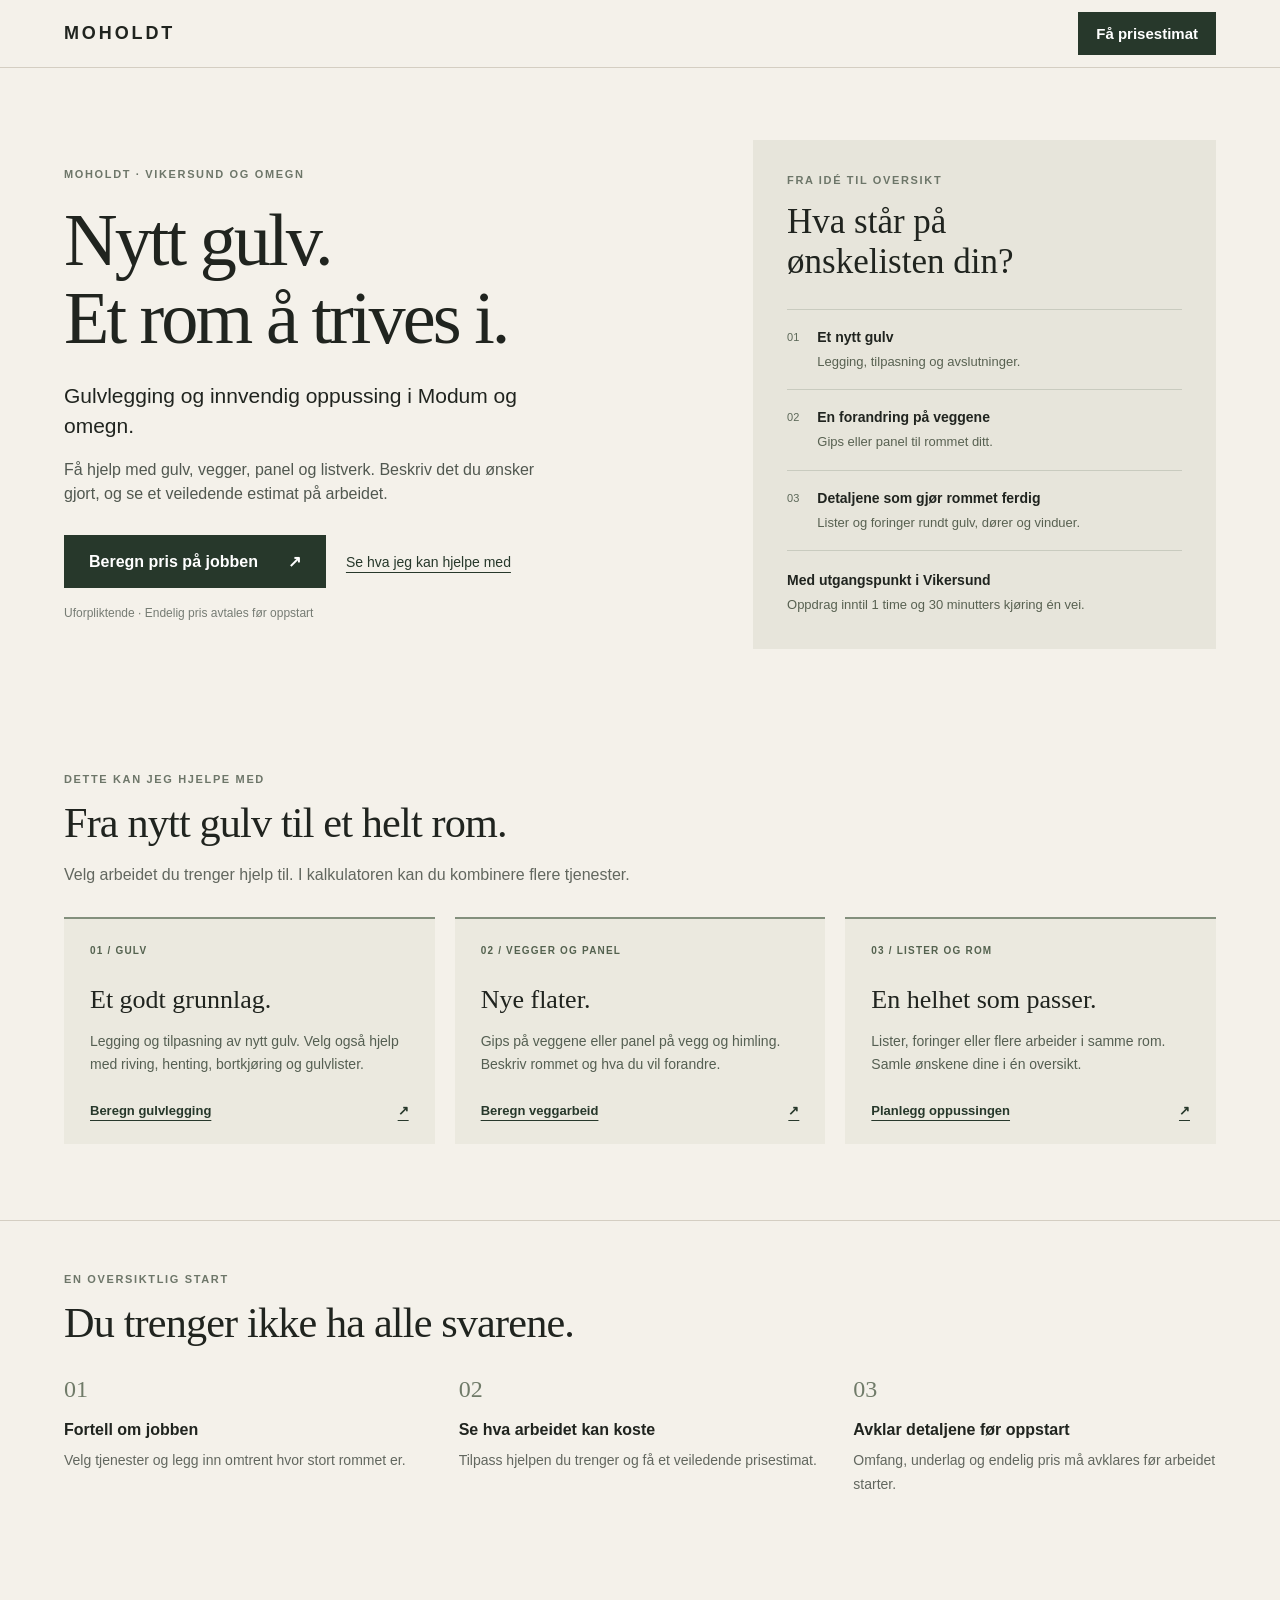
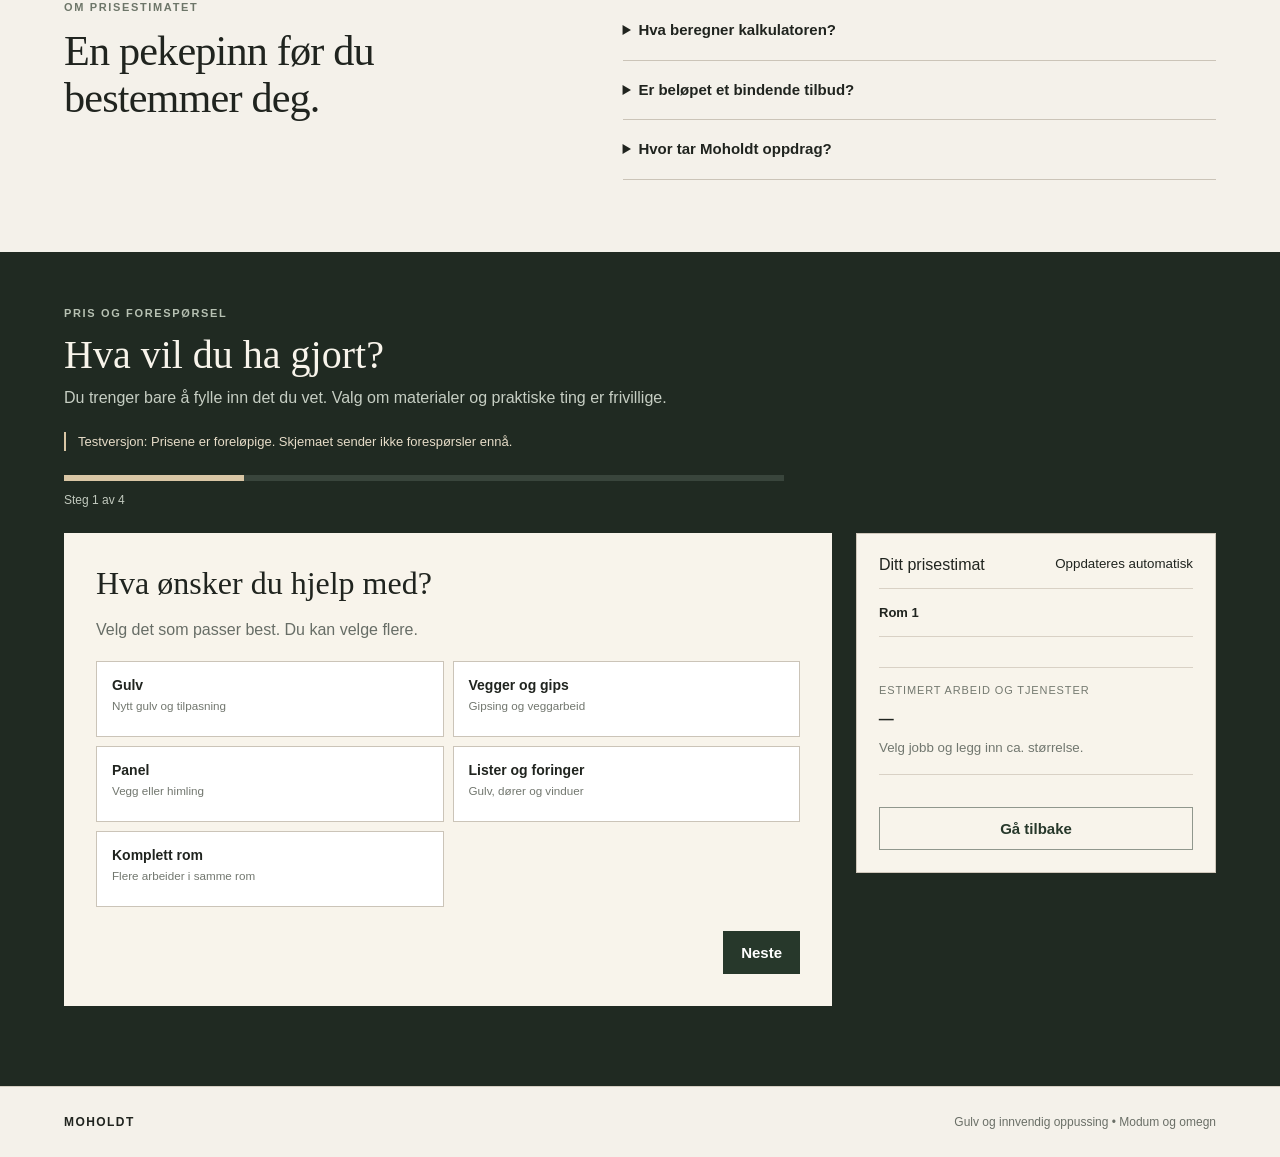
==== index.html @ 14eb2341 "Redesign homepage with service overview and clear estimate guidance" ====
<!doctype html>
<html lang="no">
<head>
  <meta charset="UTF-8">
  <meta name="viewport" content="width=device-width,initial-scale=1">
  <meta name="description" content="Moholdt hjelper med gulvlegging, gips, panel og listverk i Vikersund, Modum og omegn. Prøv kalkulatoren for et veiledende prisestimat.">
  <title>Moholdt | Gulv og innvendig oppussing</title>
  <link rel="stylesheet" href="styles.css?v=8">
</head>
<body>
<header class="topbar"><a class="brand" href="#top">MOHOLDT</a><a class="top-cta" href="#foresporsel">Få prisestimat</a></header>
<main id="top">
  <section class="home-hero" aria-labelledby="hero-title">
    <div class="hero-main"><p class="eyebrow">MOHOLDT · VIKERSUND OG OMEGN</p>
      <h1 id="hero-title">Nytt gulv.<br>Et rom å trives i.</h1>
      <p class="hero-lead">Gulvlegging og innvendig oppussing i Modum og omegn.</p>
      <p class="hero-copy">Få hjelp med gulv, vegger, panel og listverk. Beskriv det du ønsker gjort, og se et veiledende estimat på arbeidet.</p>
      <div class="hero-actions"><a class="primary big" href="#foresporsel">Beregn pris på jobben <span aria-hidden="true">↗</span></a><a class="text-link" href="#tjenester">Se hva jeg kan hjelpe med</a></div>
      <p class="micro">Uforpliktende · Endelig pris avtales før oppstart</p>
    </div>
    <aside class="hero-details" aria-label="Slik planlegger du oppussingen"><p class="eyebrow">FRA IDÉ TIL OVERSIKT</p><h2>Hva står på<br>ønskelisten din?</h2>
      <ul><li><span>01</span><div><strong>Et nytt gulv</strong><p>Legging, tilpasning og avslutninger.</p></div></li><li><span>02</span><div><strong>En forandring på veggene</strong><p>Gips eller panel til rommet ditt.</p></div></li><li><span>03</span><div><strong>Detaljene som gjør rommet ferdig</strong><p>Lister og foringer rundt gulv, dører og vinduer.</p></div></li></ul>
      <div class="area-note"><strong>Med utgangspunkt i Vikersund</strong><p>Oppdrag inntil 1 time og 30 minutters kjøring én vei.</p></div>
    </aside>
  </section>
  <section id="tjenester" class="home-section" aria-labelledby="services-title">
    <div class="section-intro"><p class="eyebrow">DETTE KAN JEG HJELPE MED</p><h2 id="services-title">Fra nytt gulv til et helt rom.</h2><p>Velg arbeidet du trenger hjelp til. I kalkulatoren kan du kombinere flere tjenester.</p></div>
    <div class="service-cards">
      <article><span class="service-number">01 / GULV</span><h3>Et godt grunnlag.</h3><p>Legging og tilpasning av nytt gulv. Velg også hjelp med riving, henting, bortkjøring og gulvlister.</p><a href="#foresporsel">Beregn gulvlegging <span aria-hidden="true">↗</span></a></article>
      <article><span class="service-number">02 / VEGGER OG PANEL</span><h3>Nye flater.</h3><p>Gips på veggene eller panel på vegg og himling. Beskriv rommet og hva du vil forandre.</p><a href="#foresporsel">Beregn veggarbeid <span aria-hidden="true">↗</span></a></article>
      <article><span class="service-number">03 / LISTER OG ROM</span><h3>En helhet som passer.</h3><p>Lister, foringer eller flere arbeider i samme rom. Samle ønskene dine i én oversikt.</p><a href="#foresporsel">Planlegg oppussingen <span aria-hidden="true">↗</span></a></article>
    </div>
  </section>
  <section class="home-section process-section" aria-labelledby="process-title"><div class="section-intro"><p class="eyebrow">EN OVERSIKTLIG START</p><h2 id="process-title">Du trenger ikke ha alle svarene.</h2></div><ol class="process-list"><li><strong>Fortell om jobben</strong><p>Velg tjenester og legg inn omtrent hvor stort rommet er.</p></li><li><strong>Se hva arbeidet kan koste</strong><p>Tilpass hjelpen du trenger og få et veiledende prisestimat.</p></li><li><strong>Avklar detaljene før oppstart</strong><p>Omfang, underlag og endelig pris må avklares før arbeidet starter.</p></li></ol></section>
  <section class="home-section price-info" aria-labelledby="price-title"><div class="section-intro"><p class="eyebrow">OM PRISESTIMATET</p><h2 id="price-title">En pekepinn før du bestemmer deg.</h2></div><div class="price-answers"><details><summary>Hva beregner kalkulatoren?</summary><p>Estimatet gjelder arbeid og tilleggstjenestene du velger. Innkjøp av gulv, panel og andre materialer er ikke beregnet. Kjøring til arbeidsstedet og eventuell mva. er ikke avklart i denne testversjonen.</p></details><details><summary>Er beløpet et bindende tilbud?</summary><p>Nei. Kalkulatoren bruker foreløpige testpriser. Underlag, tilpasninger og omfang må vurderes før du får en endelig pris.</p></details><details><summary>Hvor tar Moholdt oppdrag?</summary><p>Utgangspunktet er Vikersund, med en grense på 1 time og 30 minutters kjøring én vei. Automatisk kontroll av adresse og kjøretid er ikke aktiv ennå.</p></details></div></section>
  <section id="foresporsel" class="request-section"><div class="request-head"><p class="eyebrow">PRIS OG FORESPØRSEL</p><h2>Hva vil du ha gjort?</h2><p class="request-explain">Du trenger bare å fylle inn det du vet. Valg om materialer og praktiske ting er frivillige.</p><p class="calculator-notice">Testversjon: Prisene er foreløpige. Skjemaet sender ikke forespørsler ennå.</p><div class="progress"><span id="progressBar"></span></div><p id="stepLabel" class="step-label">Steg 1 av 4</p></div>
    <div class="request-layout"><form id="requestForm" class="wizard" novalidate>
      <section class="wizard-step active" data-step="1"><h3>Hva ønsker du hjelp med?</h3><p>Velg det som passer best. Du kan velge flere.</p><div class="choice-grid compact"><label><input type="checkbox" name="service" value="Gulv"><span>Gulv<small>Nytt gulv og tilpasning</small></span></label><label><input type="checkbox" name="service" value="Vegger og gips"><span>Vegger og gips<small>Gipsing og veggarbeid</small></span></label><label><input type="checkbox" name="service" value="Panel"><span>Panel<small>Vegg eller himling</small></span></label><label><input type="checkbox" name="service" value="Lister og foringer"><span>Lister og foringer<small>Gulv, dører og vinduer</small></span></label><label><input type="checkbox" name="service" value="Komplett rom"><span>Komplett rom<small>Flere arbeider i samme rom</small></span></label></div><div class="wizard-actions end"><button type="button" class="primary next">Neste</button></div></section>
      <section class="wizard-step" data-step="2"><h3>Hvilket rom gjelder det?</h3><p>Ca. størrelse er nok. Du trenger ikke måle helt nøyaktig nå.</p><div id="rooms"></div><button type="button" class="secondary add-room" id="addRoom">+ Legg til et rom</button><div class="wizard-actions"><button type="button" class="secondary prev">Tilbake</button><button type="button" class="primary next">Neste</button></div></section>
      <section class="wizard-step" data-step="3"><h3>Vil du tilpasse pakken?</h3><p>Alt her er valgfritt. Velg bare det du ønsker hjelp med.</p><div id="packageOptions"></div>
        <div class="optional-block"><div class="optional-head"><strong>Har du valgt materialer allerede?</strong><span>Valgfritt</span></div><select id="materialStatus"><option value="none">Nei / usikker</option><option value="considered">Ja, jeg har sett på noe</option><option value="bought">Ja, jeg har kjøpt</option></select><div id="materialFields" class="material-fields hidden"><input id="materialName" placeholder="F.eks. Pergo laminat, eik"><input id="materialLink" type="url" placeholder="Lenke til produkt (valgfritt)"></div></div>
        <div class="optional-block"><div class="optional-head"><strong>Hvordan er underlaget der gulvet skal legges?</strong><span>Viktig for pris og utførelse</span></div><p>Velg det som passer best. Hvis du er usikker kan jeg kontrollere underlaget før oppstart.</p><div class="pill-options"><label><input type="radio" name="condition" value="ready" checked><span>Rett og klart for gulv</span></label><label><input type="radio" name="condition" value="lay_as_is"><span>Skjevt, men jeg ønsker gulvet lagt som det er</span></label><label><input type="radio" name="condition" value="check"><span>Jeg ønsker at Moholdt sjekker underlaget</span></label><label><input type="radio" name="condition" value="level"><span>Jeg vet at det må avrettes</span></label></div></div>
        <label class="full-label optional-block">Noe annet jeg bør vite? <small>Valgfritt</small><textarea id="description" rows="3" placeholder="Kort beskjed hvis det er noe spesielt"></textarea></label><label class="upload-box" for="photos"><strong>Legg ved bilder</strong><span>Valgfritt, men veldig nyttig.</span><input id="photos" type="file" accept="image/*" multiple></label><div id="photoList" class="photo-list"></div><div class="prototype-note">Bildene sendes ikke på nett i denne prototypen ennå.</div><div class="wizard-actions"><button type="button" class="secondary prev">Tilbake</button><button type="button" class="primary next">Se estimat</button></div></section>
      <section class="wizard-step" data-step="4"><h3>Ditt prisestimat</h3><p>Se over estimatet og legg inn kontaktinformasjonen din.</p><div class="final-price-box"><span>Estimert arbeid og tjenester</span><strong id="finalEstimate">–</strong><small id="finalNote">Endelig pris avtales før oppstart.</small></div><div id="finalIncluded" class="included-list"></div><p class="reassurance">Du får endelig pris før du bestemmer deg. Eventuelle tillegg avtales før ekstraarbeid utføres.</p><div class="contact-section"><h4>Hvor kan vi kontakte deg?</h4><p>Fyll inn kontaktinformasjonen din, så har vi det vi trenger for å følge opp forespørselen.</p><div class="field-grid"><label for="name">Navn<input id="name" name="name" autocomplete="name" placeholder="Fullt navn" required></label><label for="email">E-post<input id="email" name="email" type="email" autocomplete="email" inputmode="email" autocapitalize="none" spellcheck="false" placeholder="navn@eksempel.no" aria-describedby="formStatus" required></label><label for="phone">Telefon<input id="phone" name="phone" type="tel" autocomplete="tel" placeholder="Telefonnummer" required></label><label for="timing">Ønsket tidspunkt<select id="timing" name="timing"><option>Fleksibelt</option><option>Så snart som mulig</option><option>Innen 1 måned</option><option>Innen 1–3 måneder</option><option>Senere</option></select></label></div></div><p class="prototype-note">Dette er en testversjon. Forespørselen lagres bare i denne nettleseren og sendes foreløpig ikke til Moholdt.</p><div class="wizard-actions"><button type="button" class="secondary prev">Tilbake</button><button type="submit" class="primary">Send forespørsel</button></div><p class="micro dark">Helt uforpliktende. Du godkjenner endelig pris før arbeidet starter.</p><p id="formStatus" class="status" aria-live="polite"></p></section>
      <section class="wizard-step success" data-step="5"><div class="success-mark">✓</div><h3>Forespørselen er registrert.</h3><p>I prototypen lagres den lokalt. Neste steg blir å koble på ekte innsending.</p><a class="primary" href="admin.html">Se jobboversikten</a></section>
    </form><aside class="order-card"><div class="order-head"><span>Ditt prisestimat</span><small>Oppdateres automatisk</small></div><div id="cartItems" class="cart-items"></div><div id="cartBreakdown" class="cart-breakdown"></div><div class="cart-total"><span>Estimert arbeid og tjenester</span><strong id="cartEstimate">–</strong><small id="cartEstimateNote">Velg jobb og legg inn et rom.</small></div><div id="includedPreview" class="included-preview"></div><button type="button" class="secondary cart-back" id="cartBack">Gå tilbake</button></aside></div>
  </section>
</main><footer><strong>MOHOLDT</strong><span>Gulv og innvendig oppussing • Modum og omegn</span></footer><script src="app.js?v=12"></script></body></html>
---- styles.css ----
*{box-sizing:border-box}html{scroll-behavior:smooth}body{margin:0;background:#f4f1ea;color:#20241f;font-family:Arial,sans-serif}.topbar{height:68px;padding:0 max(5vw,20px);display:flex;align-items:center;justify-content:space-between;border-bottom:1px solid #d4cec2;background:#f4f1ea;position:sticky;top:0;z-index:20}.brand{font-size:18px;font-weight:900;letter-spacing:.16em;color:#20241f;text-decoration:none}.top-cta,.primary,.secondary{border:0;text-decoration:none;font:700 15px Arial,sans-serif;cursor:pointer}.top-cta,.primary{background:#27382b;color:#fff;padding:13px 18px}.secondary{background:transparent;color:#27382b;border:1px solid #90978d;padding:12px 18px}.simple-hero{padding:64px max(5vw,20px) 42px;display:flex;flex-direction:column;align-items:flex-start;max-width:1050px}.eyebrow{font-size:11px;font-weight:800;letter-spacing:.15em;color:#6d7669;margin:0 0 14px}.simple-hero h1{font:clamp(46px,6vw,76px)/.98 Georgia,serif;max-width:850px;margin:0 0 20px}.hero-copy{font-size:19px;line-height:1.55;max-width:700px;color:#515850;margin:0}.primary.big{padding:17px 25px;margin-top:25px;font-size:16px}.micro{font-size:12px;color:#767c74;margin:10px 0 0}.micro.dark{color:#70766e;line-height:1.45}.how-it-works{display:flex;flex-wrap:wrap;gap:9px 20px;margin-top:26px;padding:16px 0;border-top:1px solid #d4cec2;border-bottom:1px solid #d4cec2;width:100%;max-width:760px}.how-it-works span{font-size:13px;font-weight:700;display:flex;align-items:center;gap:7px}.how-it-works b{width:24px;height:24px;border-radius:50%;background:#27382b;color:#fff;display:grid;place-items:center;font-size:11px}.request-section{padding:55px max(5vw,20px) 80px;background:#202a22;color:#f8f4eb;scroll-margin-top:68px}.request-head{max-width:760px;margin-bottom:26px}.request-head .eyebrow{color:#b7c1b3}.request-head h2{font:40px/1.08 Georgia,serif;margin:0 0 10px}.request-explain{margin:0 0 22px;color:#c6cec3;line-height:1.5;max-width:650px}.progress{height:6px;background:#39453c;overflow:hidden;max-width:720px}.progress span{display:block;height:100%;width:25%;background:#d9c6a5;transition:.25s}.step-label{font-size:12px;color:#c1c9be}.request-layout{display:grid;grid-template-columns:minmax(0,820px) minmax(280px,360px);gap:24px;align-items:start}.wizard-step{display:none;background:#f8f4eb;color:#20241f;padding:32px}.wizard-step.active{display:block}.wizard-step h3{font:32px Georgia,serif;margin:0 0 10px}.wizard-step>p{color:#676d66;line-height:1.55}.choice-grid{display:grid;grid-template-columns:repeat(2,1fr);gap:9px;margin:18px 0}.choice-grid.compact span{min-height:76px}.choice-grid label{cursor:pointer}.choice-grid input,.pill-options input{position:absolute;opacity:0}.choice-grid span{display:block;padding:15px;border:1px solid #cbc4b8;background:#fff;font-weight:700;font-size:14px}.choice-grid span small{display:block;margin-top:5px;font-weight:400;color:#72776f;line-height:1.35}.choice-grid input:checked+span{border:2px solid #27382b;background:#eef1ea}.field-grid{display:grid;grid-template-columns:1fr 1fr;gap:16px;margin:16px 0}.field-grid label,.full-label,.timing-label{display:grid;gap:7px;font-weight:700}.timing-label{margin:18px 0 0;max-width:360px}input,select,textarea{width:100%;padding:13px;border:1px solid #aaa;background:#fff;font:inherit;color:#20241f}textarea{resize:vertical}.room-card{border:1px solid #cbc4b8;background:#f1ede4;padding:20px;margin:0 0 14px}.simple-room{padding-bottom:6px}.room-title{display:flex;justify-content:space-between;align-items:center}.room-title strong{font:24px Georgia,serif}.room-title button{border:0;background:transparent;color:#7b4f44;text-decoration:underline;cursor:pointer}.add-room{width:100%;margin-top:4px}.package-card,.optional-block{border:1px solid #cbc4b8;background:#fff;padding:18px;margin:16px 0}.package-title,.optional-head{display:flex;align-items:flex-start;justify-content:space-between;gap:12px;margin-bottom:12px}.package-title strong,.optional-head strong{display:block;font-size:16px}.package-title small{display:block;color:#777;margin-top:4px;font-weight:400}.package-title>span,.optional-head>span{font-size:11px;text-transform:uppercase;letter-spacing:.08em;color:#7b8078;background:#f1ede4;padding:5px 7px}.package-row{display:flex;gap:12px;align-items:flex-start;padding:13px 0;border-top:1px solid #ece7df;cursor:pointer}.package-row input{width:auto;margin:3px 0 0;transform:scale(1.15)}.package-row span{display:grid;gap:4px}.package-row small{color:#737971;line-height:1.35}.material-fields{display:grid;gap:10px;margin-top:10px}.hidden{display:none}.pill-options{display:flex;gap:8px;flex-wrap:wrap}.pill-options label{cursor:pointer}.pill-options span{display:block;padding:10px 13px;border:1px solid #bbb;background:#fff;font-size:13px;font-weight:700}.pill-options input:checked+span{background:#27382b;color:#fff;border-color:#27382b}.full-label small{font-weight:400;color:#777}.upload-box{margin:16px 0;display:grid;gap:7px;padding:24px;border:2px dashed #9ea39d;text-align:center;cursor:pointer;background:#fff}.upload-box input{padding:8px;border:0}.photo-list{display:grid;gap:4px;font-size:13px;color:#62675f}.prototype-note{margin:16px 0;padding:12px;background:#ebe6dc;color:#5f645e;font-size:12px;line-height:1.5}.wizard-actions{display:flex;justify-content:space-between;gap:10px;margin-top:24px}.wizard-actions.end{justify-content:flex-end}.status{min-height:20px;color:#924b3d;font-weight:700}.success{text-align:center;padding:48px 30px}.success-mark{width:56px;height:56px;border-radius:50%;margin:0 auto 16px;background:#27382b;color:#fff;display:grid;place-items:center;font-size:26px}.order-card{position:sticky;top:92px;background:#f8f4eb;color:#20241f;padding:22px;border:1px solid #cfc7bb}.order-head{display:flex;justify-content:space-between;gap:16px;padding-bottom:14px;border-bottom:1px solid #d9d1c5}.cart-items{display:grid;gap:8px;padding:16px 0}.cart-item{font-size:13px}.empty-cart{color:#777;font-size:13px;margin:0}.cart-breakdown{display:grid;gap:7px;border-top:1px solid #d9d1c5;padding-top:14px}.cart-breakdown>span{display:flex;justify-content:space-between;gap:10px;font-size:12px}.cart-breakdown em{font-style:normal;color:#62675f}.cart-total{display:grid;gap:5px;margin-top:16px;padding-top:16px;border-top:1px solid #d9d1c5}.cart-total span{font-size:11px;text-transform:uppercase;letter-spacing:.08em;color:#747970}.cart-total strong{font:29px Georgia,serif}.cart-total small{color:#71776f;line-height:1.4}.included-preview{margin-top:16px;padding-top:16px;border-top:1px solid #d9d1c5}.included-preview>strong{font-size:13px}.included-preview ul,.included-list ul{list-style:none;padding:0;margin:10px 0 0;display:grid;gap:7px}.included-preview li,.included-list li{font-size:12px;line-height:1.35;color:#555f55}.cart-back{width:100%;margin-top:16px}.final-price-box{display:grid;gap:6px;background:#e9efe6;border:1px solid #bdc9ba;padding:20px;margin:18px 0}.final-price-box>span{font-size:11px;text-transform:uppercase;letter-spacing:.08em;color:#657063}.final-price-box strong{font:34px Georgia,serif}.final-price-box small{color:#626b61;line-height:1.4}.included-list{padding:2px 0 12px}.included-list h4{margin:0;font-size:14px}.reassurance{background:#ebe6dc;padding:13px!important;color:#596158!important;font-size:13px;line-height:1.5!important}footer{border-top:1px solid #d4cec2;padding:28px max(5vw,20px);display:flex;justify-content:space-between;gap:20px;font-size:12px;color:#6a6f67}footer strong{color:#20241f;letter-spacing:.12em}@media(max-width:1000px){.request-layout{grid-template-columns:1fr}.order-card{position:static;order:-1}.cart-back{display:none}}@media(max-width:800px){.choice-grid,.field-grid{grid-template-columns:1fr}.wizard-step{padding:24px}.simple-hero{padding-top:45px}.how-it-works{display:grid;grid-template-columns:1fr 1fr}}@media(max-width:520px){.topbar{height:62px}.top-cta{font-size:11px;padding:10px 11px}.simple-hero{padding:36px 20px 30px}.simple-hero h1{font-size:44px}.hero-copy{font-size:17px}.request-section{padding-top:38px}.request-head h2{font-size:34px}.wizard-actions{flex-direction:column-reverse}.wizard-actions .primary,.wizard-actions .secondary{width:100%}.how-it-works{grid-template-columns:1fr;gap:10px}.package-title,.optional-head{flex-direction:column}.final-price-box strong{font-size:29px}footer{flex-direction:column}}
.contact-section{margin-top:28px;padding-top:24px;border-top:1px solid #d9d1c5}.contact-section h4{font:24px Georgia,serif;margin:0 0 8px}.contact-section>p{font-size:14px;line-height:1.5;color:#626b61;margin:0 0 20px}.contact-section .field-grid{gap:20px 16px}.contact-section label{font-size:14px}.contact-section input,.contact-section select{min-height:48px}.final-step .cart-total,.final-step .included-preview,.final-step .order-head small{display:none}.final-step .wizard-actions .primary{padding:16px 24px}.final-step .included-list li{font-size:14px;line-height:1.5}.wizard-step .status{color:#924b3d}.status:empty{display:none}input:focus-visible,select:focus-visible,textarea:focus-visible,button:focus-visible,a:focus-visible{outline:3px solid #9d773e;outline-offset:3px}input[aria-invalid="true"]{border:2px solid #924b3d}.order-card[hidden]{display:none}@media(max-width:1000px){.final-step .order-card{order:0}}@media(max-width:520px){.final-step .wizard-step{padding:24px 18px}.final-price-box{padding:18px 14px}.final-price-box strong{font-size:clamp(22px,6vw,29px)}}

/* Homepage */
.home-hero,.home-section{max-width:1440px;margin:0 auto;padding:72px max(5vw,20px)}
.home-hero{display:grid;grid-template-columns:minmax(0,1.35fr) minmax(300px,1fr);gap:64px;align-items:center}
.hero-main h1{font:clamp(48px,5.8vw,82px)/1.04 Georgia,serif;letter-spacing:-.04em;margin:22px 0 24px}
.hero-lead{font-size:21px;line-height:1.45;margin:0 0 16px;max-width:520px}.home-hero .hero-copy{font-size:16px;max-width:510px}
.hero-actions{display:flex;align-items:center;flex-wrap:wrap;gap:20px;margin:28px 0 18px}.hero-actions .primary.big{display:inline-flex;gap:30px;align-items:center;margin:0}.text-link{color:#27382b;text-underline-offset:5px;font-size:14px}
.hero-details{background:#e7e5db;padding:34px}.hero-details h2{font:35px/1.15 Georgia,serif;margin:16px 0 26px}.hero-details ul{padding:0;margin:0;list-style:none}.hero-details li{display:flex;gap:18px;border-top:1px solid #c9cbbf;padding:18px 0}.hero-details li>span{font-size:11px;color:#5c6858;padding-top:3px}.hero-details strong{font-size:14px}.hero-details li p,.area-note p{font-size:13px;line-height:1.5;color:#586151;margin:6px 0 0}.area-note{border-top:1px solid #c9cbbf;padding-top:20px}
.home-section{padding-top:52px;padding-bottom:52px;scroll-margin-top:80px}.section-intro{max-width:680px}.section-intro h2{font:clamp(30px,3.3vw,44px)/1.12 Georgia,serif;margin:0 0 16px;letter-spacing:-.02em}.section-intro>p:not(.eyebrow){color:#62675f;font-size:16px;line-height:1.6;margin:0}
.service-cards{display:grid;grid-template-columns:repeat(3,minmax(0,1fr));gap:20px;margin-top:30px}.service-cards article{border-top:2px solid #83907d;background:#ebe9df;padding:26px;display:flex;flex-direction:column}.service-number{font-size:10px;letter-spacing:.12em;color:#54624f;font-weight:700}.service-cards h3{font:26px/1.2 Georgia,serif;margin:28px 0 14px}.service-cards p{font-size:14px;line-height:1.7;color:#555f52;margin:0 0 26px}.service-cards a{font-size:13px;font-weight:700;color:#27382b;text-underline-offset:5px;margin-top:auto;display:flex;justify-content:space-between;gap:12px}
.process-section{border-top:1px solid #d4cec2;margin-top:24px}.process-list{list-style:none;counter-reset:steps;display:grid;grid-template-columns:repeat(3,minmax(0,1fr));gap:32px;padding:0;margin:30px 0 0}.process-list li{counter-increment:steps}.process-list li:before{content:"0" counter(steps);display:block;color:#707b69;font:24px Georgia,serif;margin-bottom:18px}.process-list strong{font-size:16px}.process-list p{font-size:14px;line-height:1.7;color:#62675f;margin:10px 0 0}
.price-info{display:grid;grid-template-columns:1fr 1.2fr;gap:64px;padding-bottom:72px}.price-answers details{border-bottom:1px solid #cbc4b8;padding:18px 0}.price-answers summary{cursor:pointer;font-size:15px;font-weight:700;line-height:1.5}.price-answers p{font-size:14px;color:#62675f;line-height:1.7}.calculator-notice{font-size:13px;color:#e6dcc8;line-height:1.5;border-left:2px solid #d9c6a5;padding-left:12px;margin:0 0 24px}
@media(max-width:1000px){.home-hero{gap:30px}.hero-details{padding:26px}.hero-main h1{font-size:58px}.service-cards article{padding:22px}.price-info{gap:30px}}
@media(max-width:760px){.home-hero{grid-template-columns:1fr;padding-top:44px;padding-bottom:32px}.hero-main h1{font-size:clamp(44px,9vw,66px)}.hero-details h2 br{display:none}.home-section{padding-top:36px;padding-bottom:36px}.service-cards,.process-list,.price-info{grid-template-columns:1fr}.process-list{gap:24px}.service-cards h3{margin-top:18px}.hero-lead{font-size:19px}.price-info{gap:10px;padding-bottom:44px}.hero-details{padding:24px}.hero-details h2{font-size:30px}.hero-actions{align-items:flex-start;flex-direction:column}}
@media(prefers-reduced-motion:reduce){html{scroll-behavior:auto}.progress span{transition:none}}
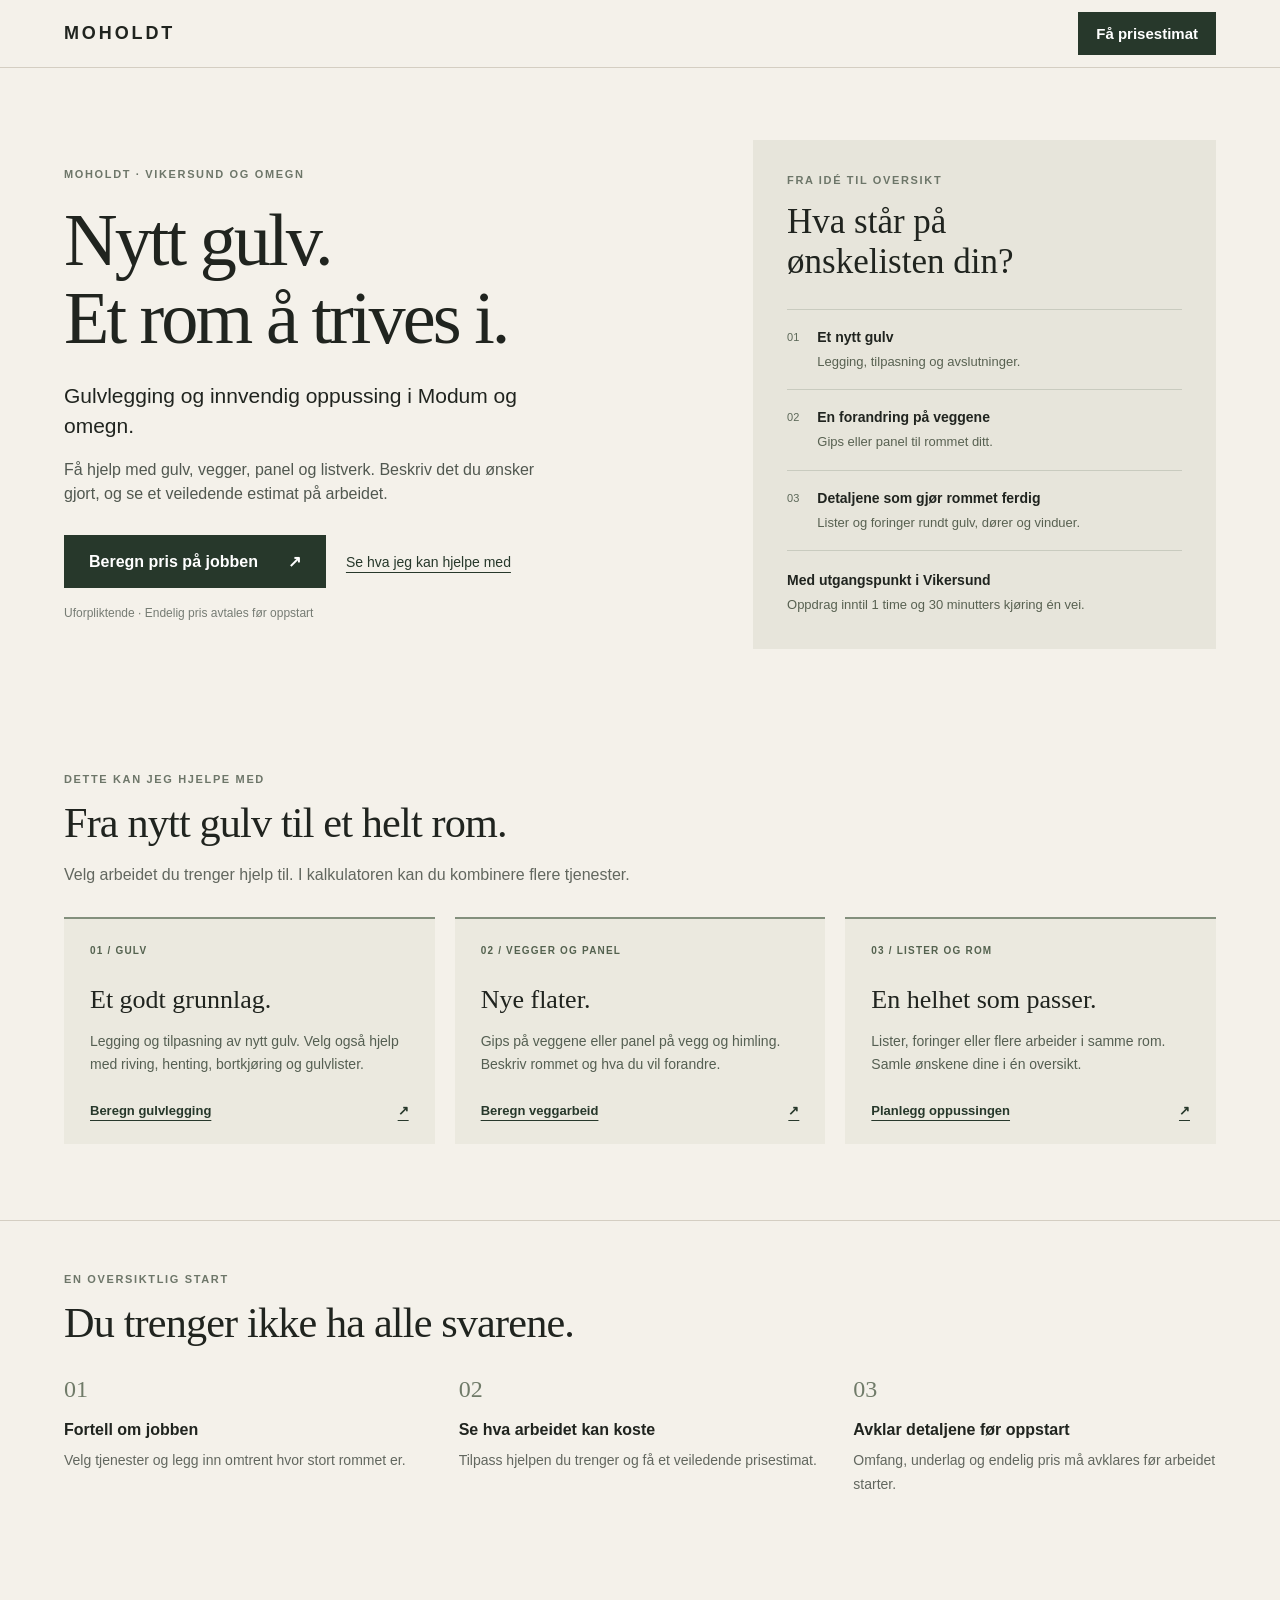
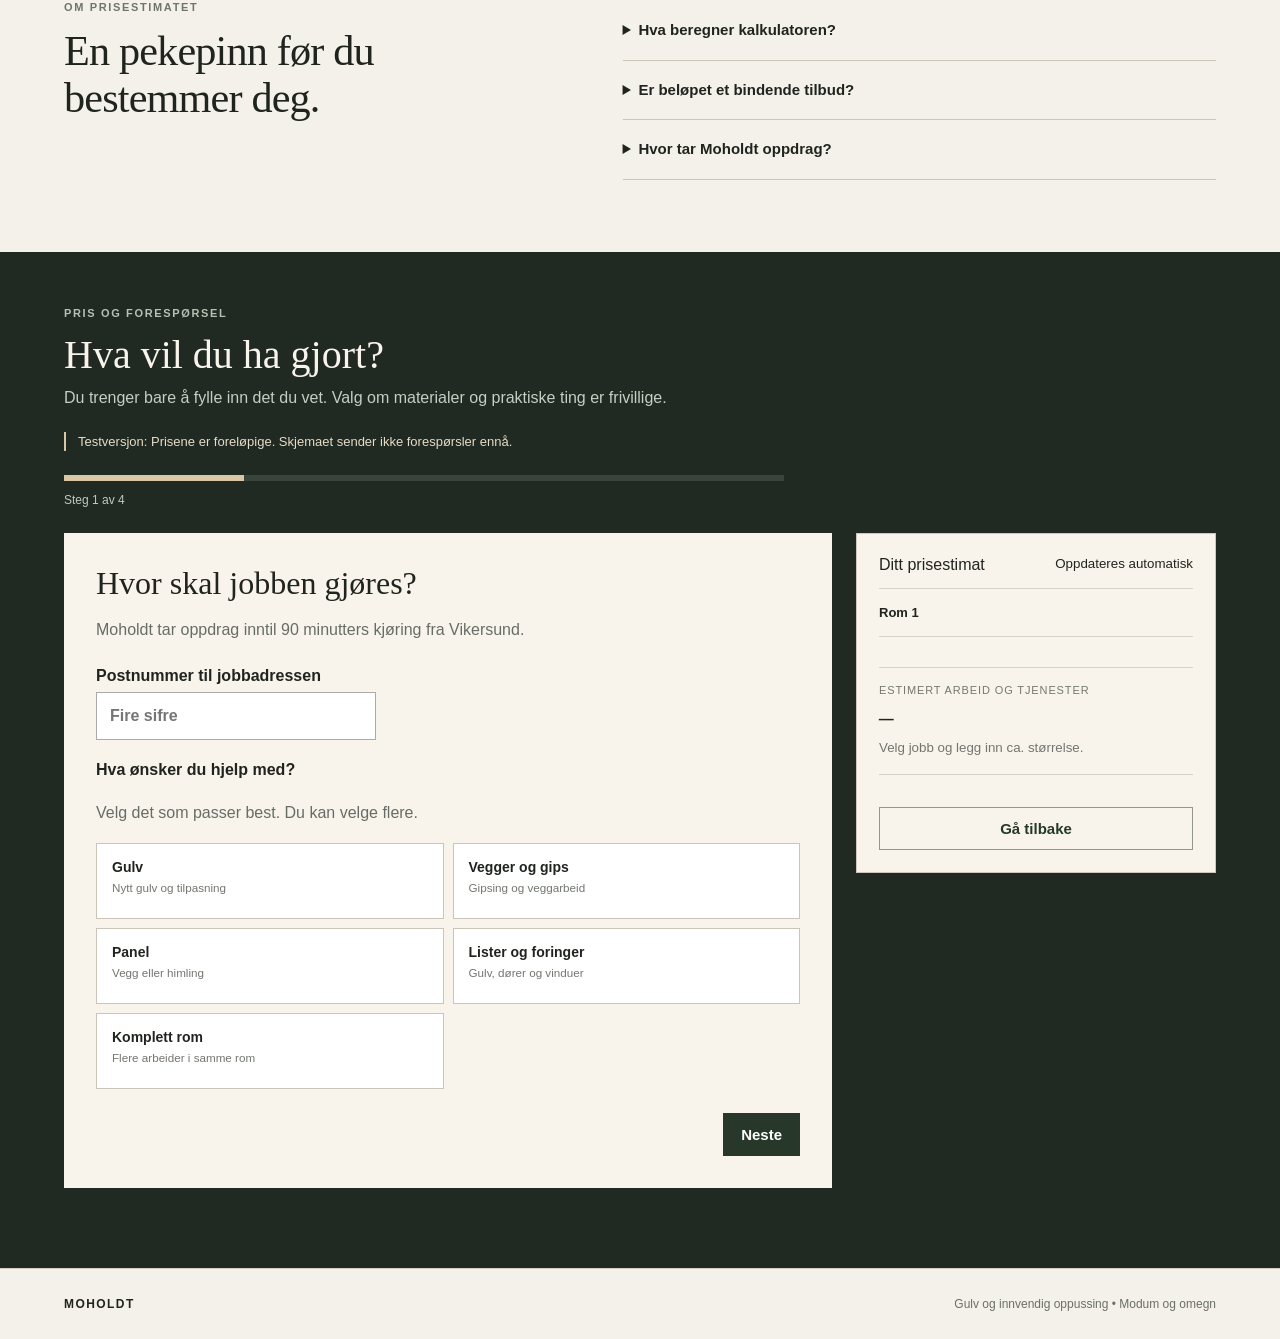
==== commit 2e86c183: "Collect job address and clarify unsent test inquiries" ====
--- a/index.html
+++ b/index.html
@@ -5,7 +5,7 @@
   <meta name="viewport" content="width=device-width,initial-scale=1">
   <meta name="description" content="Moholdt hjelper med gulvlegging, gips, panel og listverk i Vikersund, Modum og omegn. Prøv kalkulatoren for et veiledende prisestimat.">
   <title>Moholdt | Gulv og innvendig oppussing</title>
-  <link rel="stylesheet" href="styles.css?v=8">
+  <link rel="stylesheet" href="styles.css?v=9">
 </head>
 <body>
 <header class="topbar"><a class="brand" href="#top">MOHOLDT</a><a class="top-cta" href="#foresporsel">Få prisestimat</a></header>
@@ -35,14 +35,14 @@
   <section class="home-section price-info" aria-labelledby="price-title"><div class="section-intro"><p class="eyebrow">OM PRISESTIMATET</p><h2 id="price-title">En pekepinn før du bestemmer deg.</h2></div><div class="price-answers"><details><summary>Hva beregner kalkulatoren?</summary><p>Estimatet gjelder arbeid og tilleggstjenestene du velger. Innkjøp av gulv, panel og andre materialer er ikke beregnet. Kjøring til arbeidsstedet og eventuell mva. er ikke avklart i denne testversjonen.</p></details><details><summary>Er beløpet et bindende tilbud?</summary><p>Nei. Kalkulatoren bruker foreløpige testpriser. Underlag, tilpasninger og omfang må vurderes før du får en endelig pris.</p></details><details><summary>Hvor tar Moholdt oppdrag?</summary><p>Utgangspunktet er Vikersund, med en grense på 1 time og 30 minutters kjøring én vei. Automatisk kontroll av adresse og kjøretid er ikke aktiv ennå.</p></details></div></section>
   <section id="foresporsel" class="request-section"><div class="request-head"><p class="eyebrow">PRIS OG FORESPØRSEL</p><h2>Hva vil du ha gjort?</h2><p class="request-explain">Du trenger bare å fylle inn det du vet. Valg om materialer og praktiske ting er frivillige.</p><p class="calculator-notice">Testversjon: Prisene er foreløpige. Skjemaet sender ikke forespørsler ennå.</p><div class="progress"><span id="progressBar"></span></div><p id="stepLabel" class="step-label">Steg 1 av 4</p></div>
     <div class="request-layout"><form id="requestForm" class="wizard" novalidate>
-      <section class="wizard-step active" data-step="1"><h3>Hva ønsker du hjelp med?</h3><p>Velg det som passer best. Du kan velge flere.</p><div class="choice-grid compact"><label><input type="checkbox" name="service" value="Gulv"><span>Gulv<small>Nytt gulv og tilpasning</small></span></label><label><input type="checkbox" name="service" value="Vegger og gips"><span>Vegger og gips<small>Gipsing og veggarbeid</small></span></label><label><input type="checkbox" name="service" value="Panel"><span>Panel<small>Vegg eller himling</small></span></label><label><input type="checkbox" name="service" value="Lister og foringer"><span>Lister og foringer<small>Gulv, dører og vinduer</small></span></label><label><input type="checkbox" name="service" value="Komplett rom"><span>Komplett rom<small>Flere arbeider i samme rom</small></span></label></div><div class="wizard-actions end"><button type="button" class="primary next">Neste</button></div></section>
+      <section class="wizard-step active" data-step="1"><h3>Hvor skal jobben gjøres?</h3><p>Moholdt tar oppdrag inntil 90 minutters kjøring fra Vikersund.</p><label class="full-label postcode-field" for="postalCode">Postnummer til jobbadressen<input id="postalCode" name="postalCode" type="text" inputmode="numeric" autocomplete="postal-code" pattern="[0-9]{4}" maxlength="4" placeholder="Fire sifre" aria-describedby="postalCodeStatus" required></label><p id="postalCodeStatus" class="status" role="alert"></p><h4>Hva ønsker du hjelp med?</h4><p>Velg det som passer best. Du kan velge flere.</p><div class="choice-grid compact"><label><input type="checkbox" name="service" value="Gulv"><span>Gulv<small>Nytt gulv og tilpasning</small></span></label><label><input type="checkbox" name="service" value="Vegger og gips"><span>Vegger og gips<small>Gipsing og veggarbeid</small></span></label><label><input type="checkbox" name="service" value="Panel"><span>Panel<small>Vegg eller himling</small></span></label><label><input type="checkbox" name="service" value="Lister og foringer"><span>Lister og foringer<small>Gulv, dører og vinduer</small></span></label><label><input type="checkbox" name="service" value="Komplett rom"><span>Komplett rom<small>Flere arbeider i samme rom</small></span></label></div><div class="wizard-actions end"><button type="button" class="primary next">Neste</button></div></section>
       <section class="wizard-step" data-step="2"><h3>Hvilket rom gjelder det?</h3><p>Ca. størrelse er nok. Du trenger ikke måle helt nøyaktig nå.</p><div id="rooms"></div><button type="button" class="secondary add-room" id="addRoom">+ Legg til et rom</button><div class="wizard-actions"><button type="button" class="secondary prev">Tilbake</button><button type="button" class="primary next">Neste</button></div></section>
       <section class="wizard-step" data-step="3"><h3>Vil du tilpasse pakken?</h3><p>Alt her er valgfritt. Velg bare det du ønsker hjelp med.</p><div id="packageOptions"></div>
         <div class="optional-block"><div class="optional-head"><strong>Har du valgt materialer allerede?</strong><span>Valgfritt</span></div><select id="materialStatus"><option value="none">Nei / usikker</option><option value="considered">Ja, jeg har sett på noe</option><option value="bought">Ja, jeg har kjøpt</option></select><div id="materialFields" class="material-fields hidden"><input id="materialName" placeholder="F.eks. Pergo laminat, eik"><input id="materialLink" type="url" placeholder="Lenke til produkt (valgfritt)"></div></div>
         <div class="optional-block"><div class="optional-head"><strong>Hvordan er underlaget der gulvet skal legges?</strong><span>Viktig for pris og utførelse</span></div><p>Velg det som passer best. Hvis du er usikker kan jeg kontrollere underlaget før oppstart.</p><div class="pill-options"><label><input type="radio" name="condition" value="ready" checked><span>Rett og klart for gulv</span></label><label><input type="radio" name="condition" value="lay_as_is"><span>Skjevt, men jeg ønsker gulvet lagt som det er</span></label><label><input type="radio" name="condition" value="check"><span>Jeg ønsker at Moholdt sjekker underlaget</span></label><label><input type="radio" name="condition" value="level"><span>Jeg vet at det må avrettes</span></label></div></div>
         <label class="full-label optional-block">Noe annet jeg bør vite? <small>Valgfritt</small><textarea id="description" rows="3" placeholder="Kort beskjed hvis det er noe spesielt"></textarea></label><label class="upload-box" for="photos"><strong>Legg ved bilder</strong><span>Valgfritt, men veldig nyttig.</span><input id="photos" type="file" accept="image/*" multiple></label><div id="photoList" class="photo-list"></div><div class="prototype-note">Bildene sendes ikke på nett i denne prototypen ennå.</div><div class="wizard-actions"><button type="button" class="secondary prev">Tilbake</button><button type="button" class="primary next">Se estimat</button></div></section>
-      <section class="wizard-step" data-step="4"><h3>Ditt prisestimat</h3><p>Se over estimatet og legg inn kontaktinformasjonen din.</p><div class="final-price-box"><span>Estimert arbeid og tjenester</span><strong id="finalEstimate">–</strong><small id="finalNote">Endelig pris avtales før oppstart.</small></div><div id="finalIncluded" class="included-list"></div><p class="reassurance">Du får endelig pris før du bestemmer deg. Eventuelle tillegg avtales før ekstraarbeid utføres.</p><div class="contact-section"><h4>Hvor kan vi kontakte deg?</h4><p>Fyll inn kontaktinformasjonen din, så har vi det vi trenger for å følge opp forespørselen.</p><div class="field-grid"><label for="name">Navn<input id="name" name="name" autocomplete="name" placeholder="Fullt navn" required></label><label for="email">E-post<input id="email" name="email" type="email" autocomplete="email" inputmode="email" autocapitalize="none" spellcheck="false" placeholder="navn@eksempel.no" aria-describedby="formStatus" required></label><label for="phone">Telefon<input id="phone" name="phone" type="tel" autocomplete="tel" placeholder="Telefonnummer" required></label><label for="timing">Ønsket tidspunkt<select id="timing" name="timing"><option>Fleksibelt</option><option>Så snart som mulig</option><option>Innen 1 måned</option><option>Innen 1–3 måneder</option><option>Senere</option></select></label></div></div><p class="prototype-note">Dette er en testversjon. Forespørselen lagres bare i denne nettleseren og sendes foreløpig ikke til Moholdt.</p><div class="wizard-actions"><button type="button" class="secondary prev">Tilbake</button><button type="submit" class="primary">Send forespørsel</button></div><p class="micro dark">Helt uforpliktende. Du godkjenner endelig pris før arbeidet starter.</p><p id="formStatus" class="status" aria-live="polite"></p></section>
-      <section class="wizard-step success" data-step="5"><div class="success-mark">✓</div><h3>Forespørselen er registrert.</h3><p>I prototypen lagres den lokalt. Neste steg blir å koble på ekte innsending.</p><a class="primary" href="admin.html">Se jobboversikten</a></section>
+      <section class="wizard-step" data-step="4"><h3>Ditt prisestimat</h3><p>Se over estimatet og legg inn kontaktinformasjonen din.</p><div class="final-price-box"><span>Estimert arbeid og tjenester</span><strong id="finalEstimate">–</strong><small id="finalNote">Endelig pris avtales før oppstart.</small></div><div id="finalIncluded" class="included-list"></div><p class="reassurance">Du får endelig pris før du bestemmer deg. Eventuelle tillegg avtales før ekstraarbeid utføres.</p><div class="job-address"><h4>Hvor skal arbeidet utføres?</h4><div class="field-grid"><label for="streetAddress">Gateadresse<input id="streetAddress" name="streetAddress" autocomplete="street-address" placeholder="Gate og husnummer" required></label><label for="postalTown">Poststed<input id="postalTown" name="postalTown" autocomplete="address-level2" placeholder="Poststed" required></label></div><p>Postnummer: <strong id="postalCodeSummary"></strong>. Du kan endre dette i første steg.</p></div><div class="contact-section"><h4>Hvor kan vi kontakte deg?</h4><p>Fyll inn kontaktinformasjonen din, så har vi det vi trenger for å følge opp forespørselen.</p><div class="field-grid"><label for="name">Navn<input id="name" name="name" autocomplete="name" placeholder="Fullt navn" required></label><label for="email">E-post<input id="email" name="email" type="email" autocomplete="email" inputmode="email" autocapitalize="none" spellcheck="false" placeholder="navn@eksempel.no" aria-describedby="formStatus" required></label><label for="phone">Telefon<input id="phone" name="phone" type="tel" autocomplete="tel" placeholder="Telefonnummer" required></label><label for="timing">Ønsket tidspunkt<select id="timing" name="timing"><option>Fleksibelt</option><option>Så snart som mulig</option><option>Innen 1 måned</option><option>Innen 1–3 måneder</option><option>Senere</option></select></label></div></div><p class="prototype-note">Dette er en testversjon. Forespørselen lagres bare i denne nettleseren og sendes foreløpig ikke til Moholdt.</p><div class="wizard-actions"><button type="button" class="secondary prev">Tilbake</button><button type="submit" class="primary">Lagre testforespørsel</button></div><p class="micro dark">Helt uforpliktende. Du godkjenner endelig pris før arbeidet starter.</p><p id="formStatus" class="status" aria-live="polite"></p></section>
+      <section class="wizard-step success" data-step="5"><div class="success-mark">✓</div><h3>Testforespørselen er lagret – ikke sendt.</h3><p>Opplysningene er bare lagret i denne nettleseren. Moholdt har ikke mottatt noen e-post, og ingen jobb er bestilt.</p><a class="primary" href="index.html">Tilbake til forsiden</a></section>
     </form><aside class="order-card"><div class="order-head"><span>Ditt prisestimat</span><small>Oppdateres automatisk</small></div><div id="cartItems" class="cart-items"></div><div id="cartBreakdown" class="cart-breakdown"></div><div class="cart-total"><span>Estimert arbeid og tjenester</span><strong id="cartEstimate">–</strong><small id="cartEstimateNote">Velg jobb og legg inn et rom.</small></div><div id="includedPreview" class="included-preview"></div><button type="button" class="secondary cart-back" id="cartBack">Gå tilbake</button></aside></div>
   </section>
-</main><footer><strong>MOHOLDT</strong><span>Gulv og innvendig oppussing • Modum og omegn</span></footer><script src="app.js?v=12"></script></body></html>+</main><footer><strong>MOHOLDT</strong><span>Gulv og innvendig oppussing • Modum og omegn</span></footer><script src="app.js?v=13"></script></body></html>
--- a/styles.css
+++ b/styles.css
@@ -15,3 +15,5 @@
 @media(max-width:1000px){.home-hero{gap:30px}.hero-details{padding:26px}.hero-main h1{font-size:58px}.service-cards article{padding:22px}.price-info{gap:30px}}
 @media(max-width:760px){.home-hero{grid-template-columns:1fr;padding-top:44px;padding-bottom:32px}.hero-main h1{font-size:clamp(44px,9vw,66px)}.hero-details h2 br{display:none}.home-section{padding-top:36px;padding-bottom:36px}.service-cards,.process-list,.price-info{grid-template-columns:1fr}.process-list{gap:24px}.service-cards h3{margin-top:18px}.hero-lead{font-size:19px}.price-info{gap:10px;padding-bottom:44px}.hero-details{padding:24px}.hero-details h2{font-size:30px}.hero-actions{align-items:flex-start;flex-direction:column}}
 @media(prefers-reduced-motion:reduce){html{scroll-behavior:auto}.progress span{transition:none}}
+
+.postcode-field{max-width:280px;margin:24px 0 8px}.postcode-field input{min-height:48px}.job-address{border-top:1px solid #d9d1c5;padding-top:24px;margin-top:24px}.job-address h4{font:24px Georgia,serif;margin:0 0 16px}.job-address>p{font-size:13px;line-height:1.5;color:#626b61}.success .primary{display:inline-block;margin-top:14px}
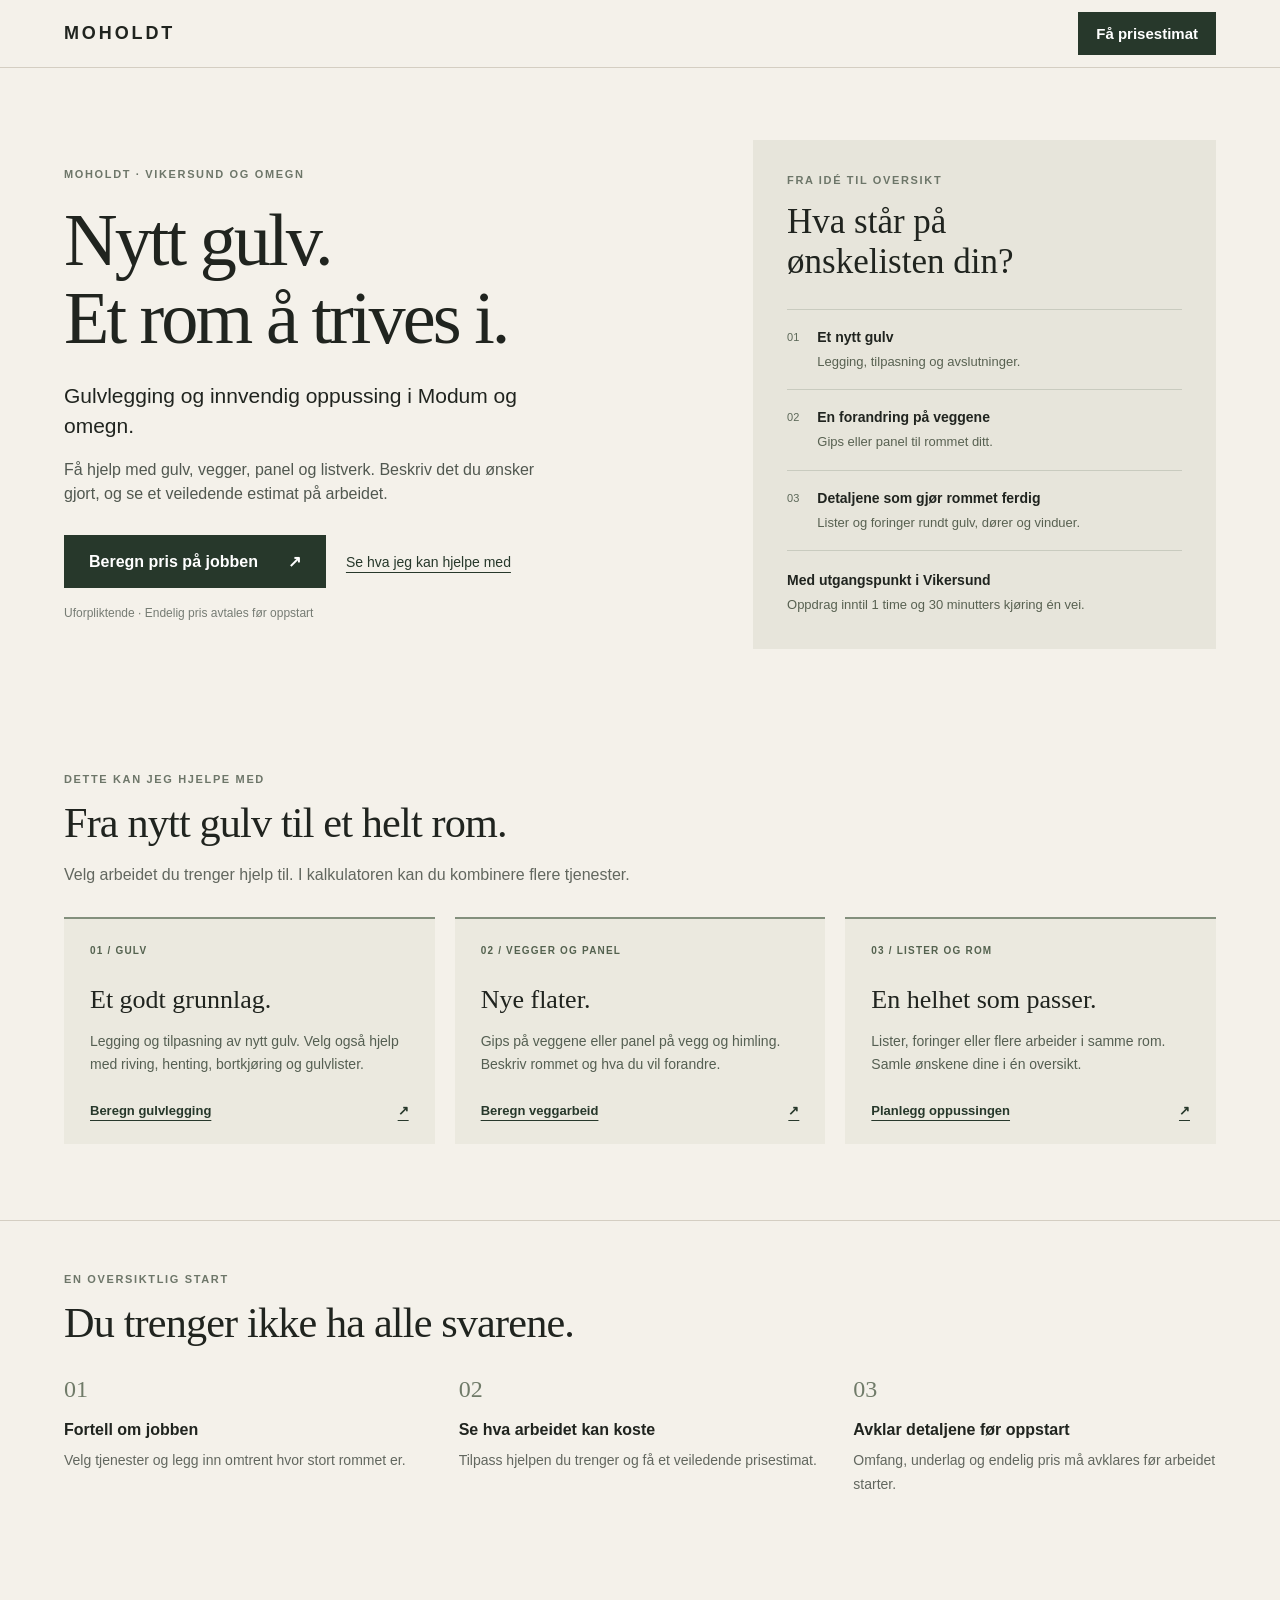
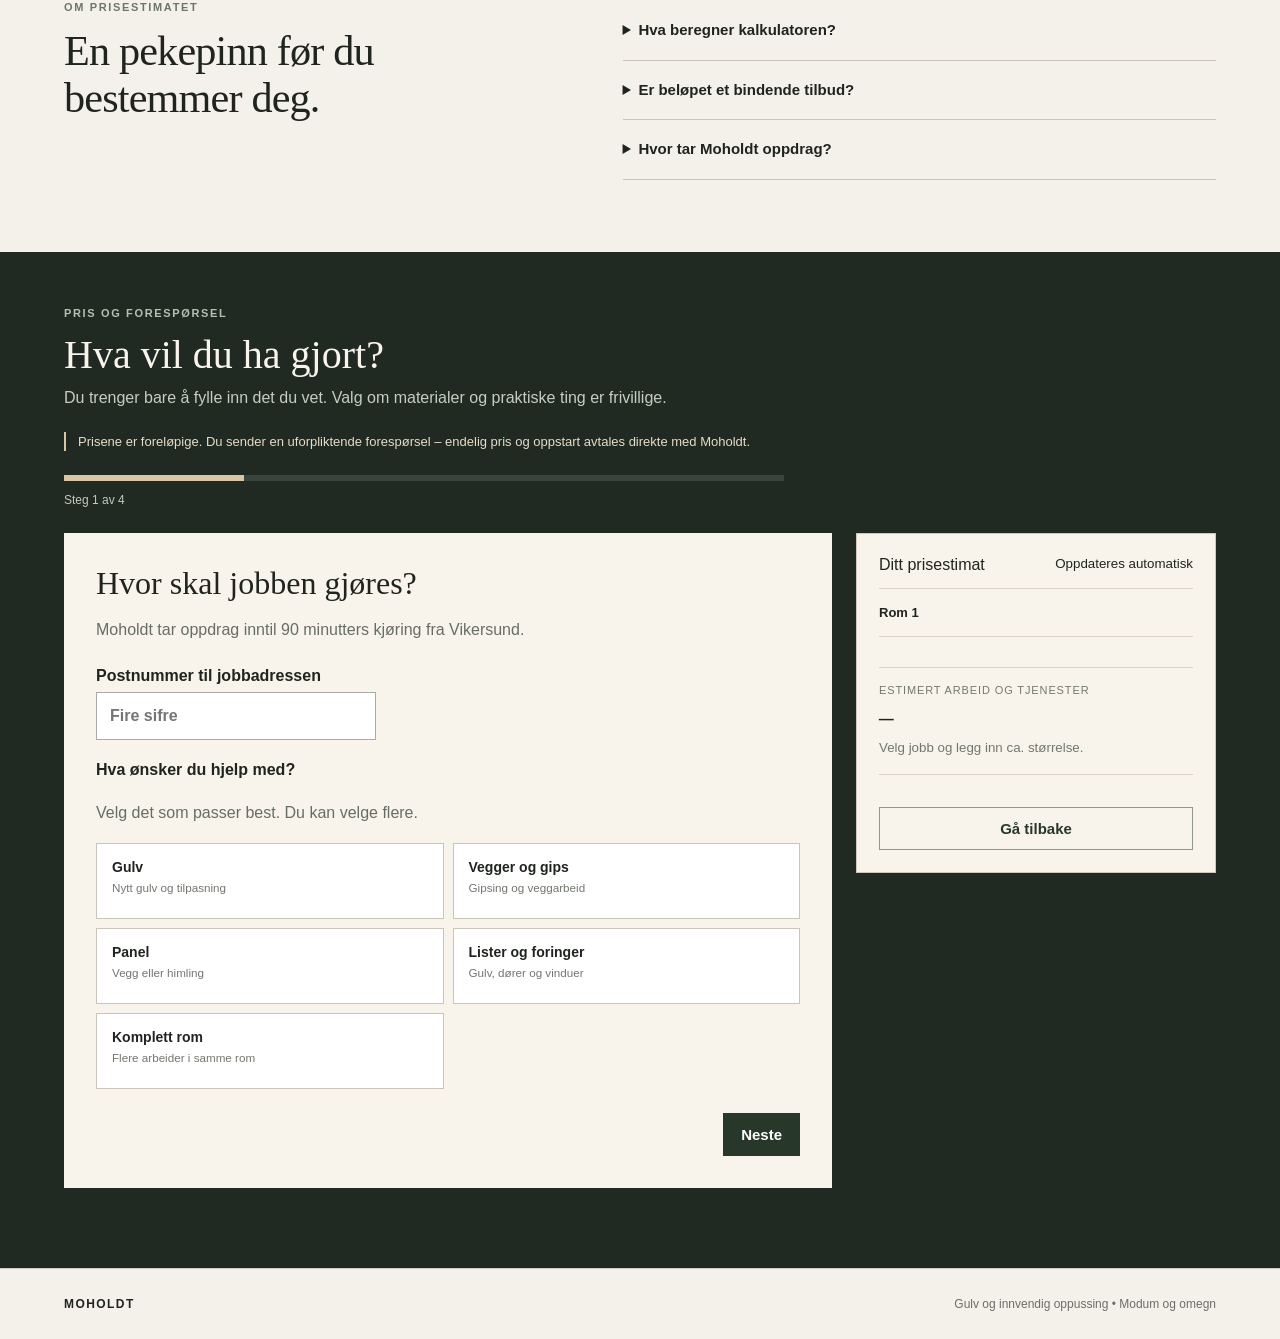
==== commit f40cb808: "Connect inquiries to FormSubmit email delivery with customer reply-to" ====
--- a/index.html
+++ b/index.html
@@ -5,7 +5,7 @@
   <meta name="viewport" content="width=device-width,initial-scale=1">
   <meta name="description" content="Moholdt hjelper med gulvlegging, gips, panel og listverk i Vikersund, Modum og omegn. Prøv kalkulatoren for et veiledende prisestimat.">
   <title>Moholdt | Gulv og innvendig oppussing</title>
-  <link rel="stylesheet" href="styles.css?v=9">
+  <link rel="stylesheet" href="styles.css?v=10">
 </head>
 <body>
 <header class="topbar"><a class="brand" href="#top">MOHOLDT</a><a class="top-cta" href="#foresporsel">Få prisestimat</a></header>
@@ -32,17 +32,16 @@
     </div>
   </section>
   <section class="home-section process-section" aria-labelledby="process-title"><div class="section-intro"><p class="eyebrow">EN OVERSIKTLIG START</p><h2 id="process-title">Du trenger ikke ha alle svarene.</h2></div><ol class="process-list"><li><strong>Fortell om jobben</strong><p>Velg tjenester og legg inn omtrent hvor stort rommet er.</p></li><li><strong>Se hva arbeidet kan koste</strong><p>Tilpass hjelpen du trenger og få et veiledende prisestimat.</p></li><li><strong>Avklar detaljene før oppstart</strong><p>Omfang, underlag og endelig pris må avklares før arbeidet starter.</p></li></ol></section>
-  <section class="home-section price-info" aria-labelledby="price-title"><div class="section-intro"><p class="eyebrow">OM PRISESTIMATET</p><h2 id="price-title">En pekepinn før du bestemmer deg.</h2></div><div class="price-answers"><details><summary>Hva beregner kalkulatoren?</summary><p>Estimatet gjelder arbeid og tilleggstjenestene du velger. Innkjøp av gulv, panel og andre materialer er ikke beregnet. Kjøring til arbeidsstedet og eventuell mva. er ikke avklart i denne testversjonen.</p></details><details><summary>Er beløpet et bindende tilbud?</summary><p>Nei. Kalkulatoren bruker foreløpige testpriser. Underlag, tilpasninger og omfang må vurderes før du får en endelig pris.</p></details><details><summary>Hvor tar Moholdt oppdrag?</summary><p>Utgangspunktet er Vikersund, med en grense på 1 time og 30 minutters kjøring én vei. Automatisk kontroll av adresse og kjøretid er ikke aktiv ennå.</p></details></div></section>
-  <section id="foresporsel" class="request-section"><div class="request-head"><p class="eyebrow">PRIS OG FORESPØRSEL</p><h2>Hva vil du ha gjort?</h2><p class="request-explain">Du trenger bare å fylle inn det du vet. Valg om materialer og praktiske ting er frivillige.</p><p class="calculator-notice">Testversjon: Prisene er foreløpige. Skjemaet sender ikke forespørsler ennå.</p><div class="progress"><span id="progressBar"></span></div><p id="stepLabel" class="step-label">Steg 1 av 4</p></div>
+  <section class="home-section price-info" aria-labelledby="price-title"><div class="section-intro"><p class="eyebrow">OM PRISESTIMATET</p><h2 id="price-title">En pekepinn før du bestemmer deg.</h2></div><div class="price-answers"><details><summary>Hva beregner kalkulatoren?</summary><p>Estimatet gjelder arbeid og tilleggstjenestene du velger. Innkjøp av gulv, panel og andre materialer er ikke beregnet. Kjøring til arbeidsstedet og eventuell mva. er ikke avklart i denne testversjonen.</p></details><details><summary>Er beløpet et bindende tilbud?</summary><p>Nei. Kalkulatoren bruker foreløpige testpriser. Underlag, tilpasninger og omfang må vurderes før du får en endelig pris.</p></details><details><summary>Hvor tar Moholdt oppdrag?</summary><p>Utgangspunktet er Vikersund, med en grense på 1 time og 30 minutters kjøring én vei. Adressen og kjøretiden vurderes av Moholdt når forespørselen er mottatt.</p></details></div></section>
+  <section id="foresporsel" class="request-section"><div class="request-head"><p class="eyebrow">PRIS OG FORESPØRSEL</p><h2>Hva vil du ha gjort?</h2><p class="request-explain">Du trenger bare å fylle inn det du vet. Valg om materialer og praktiske ting er frivillige.</p><p class="calculator-notice">Prisene er foreløpige. Du sender en uforpliktende forespørsel – endelig pris og oppstart avtales direkte med Moholdt.</p><div class="progress"><span id="progressBar"></span></div><p id="stepLabel" class="step-label">Steg 1 av 4</p></div>
     <div class="request-layout"><form id="requestForm" class="wizard" novalidate>
       <section class="wizard-step active" data-step="1"><h3>Hvor skal jobben gjøres?</h3><p>Moholdt tar oppdrag inntil 90 minutters kjøring fra Vikersund.</p><label class="full-label postcode-field" for="postalCode">Postnummer til jobbadressen<input id="postalCode" name="postalCode" type="text" inputmode="numeric" autocomplete="postal-code" pattern="[0-9]{4}" maxlength="4" placeholder="Fire sifre" aria-describedby="postalCodeStatus" required></label><p id="postalCodeStatus" class="status" role="alert"></p><h4>Hva ønsker du hjelp med?</h4><p>Velg det som passer best. Du kan velge flere.</p><div class="choice-grid compact"><label><input type="checkbox" name="service" value="Gulv"><span>Gulv<small>Nytt gulv og tilpasning</small></span></label><label><input type="checkbox" name="service" value="Vegger og gips"><span>Vegger og gips<small>Gipsing og veggarbeid</small></span></label><label><input type="checkbox" name="service" value="Panel"><span>Panel<small>Vegg eller himling</small></span></label><label><input type="checkbox" name="service" value="Lister og foringer"><span>Lister og foringer<small>Gulv, dører og vinduer</small></span></label><label><input type="checkbox" name="service" value="Komplett rom"><span>Komplett rom<small>Flere arbeider i samme rom</small></span></label></div><div class="wizard-actions end"><button type="button" class="primary next">Neste</button></div></section>
       <section class="wizard-step" data-step="2"><h3>Hvilket rom gjelder det?</h3><p>Ca. størrelse er nok. Du trenger ikke måle helt nøyaktig nå.</p><div id="rooms"></div><button type="button" class="secondary add-room" id="addRoom">+ Legg til et rom</button><div class="wizard-actions"><button type="button" class="secondary prev">Tilbake</button><button type="button" class="primary next">Neste</button></div></section>
       <section class="wizard-step" data-step="3"><h3>Vil du tilpasse pakken?</h3><p>Alt her er valgfritt. Velg bare det du ønsker hjelp med.</p><div id="packageOptions"></div>
         <div class="optional-block"><div class="optional-head"><strong>Har du valgt materialer allerede?</strong><span>Valgfritt</span></div><select id="materialStatus"><option value="none">Nei / usikker</option><option value="considered">Ja, jeg har sett på noe</option><option value="bought">Ja, jeg har kjøpt</option></select><div id="materialFields" class="material-fields hidden"><input id="materialName" placeholder="F.eks. Pergo laminat, eik"><input id="materialLink" type="url" placeholder="Lenke til produkt (valgfritt)"></div></div>
         <div class="optional-block"><div class="optional-head"><strong>Hvordan er underlaget der gulvet skal legges?</strong><span>Viktig for pris og utførelse</span></div><p>Velg det som passer best. Hvis du er usikker kan jeg kontrollere underlaget før oppstart.</p><div class="pill-options"><label><input type="radio" name="condition" value="ready" checked><span>Rett og klart for gulv</span></label><label><input type="radio" name="condition" value="lay_as_is"><span>Skjevt, men jeg ønsker gulvet lagt som det er</span></label><label><input type="radio" name="condition" value="check"><span>Jeg ønsker at Moholdt sjekker underlaget</span></label><label><input type="radio" name="condition" value="level"><span>Jeg vet at det må avrettes</span></label></div></div>
-        <label class="full-label optional-block">Noe annet jeg bør vite? <small>Valgfritt</small><textarea id="description" rows="3" placeholder="Kort beskjed hvis det er noe spesielt"></textarea></label><label class="upload-box" for="photos"><strong>Legg ved bilder</strong><span>Valgfritt, men veldig nyttig.</span><input id="photos" type="file" accept="image/*" multiple></label><div id="photoList" class="photo-list"></div><div class="prototype-note">Bildene sendes ikke på nett i denne prototypen ennå.</div><div class="wizard-actions"><button type="button" class="secondary prev">Tilbake</button><button type="button" class="primary next">Se estimat</button></div></section>
-      <section class="wizard-step" data-step="4"><h3>Ditt prisestimat</h3><p>Se over estimatet og legg inn kontaktinformasjonen din.</p><div class="final-price-box"><span>Estimert arbeid og tjenester</span><strong id="finalEstimate">–</strong><small id="finalNote">Endelig pris avtales før oppstart.</small></div><div id="finalIncluded" class="included-list"></div><p class="reassurance">Du får endelig pris før du bestemmer deg. Eventuelle tillegg avtales før ekstraarbeid utføres.</p><div class="job-address"><h4>Hvor skal arbeidet utføres?</h4><div class="field-grid"><label for="streetAddress">Gateadresse<input id="streetAddress" name="streetAddress" autocomplete="street-address" placeholder="Gate og husnummer" required></label><label for="postalTown">Poststed<input id="postalTown" name="postalTown" autocomplete="address-level2" placeholder="Poststed" required></label></div><p>Postnummer: <strong id="postalCodeSummary"></strong>. Du kan endre dette i første steg.</p></div><div class="contact-section"><h4>Hvor kan vi kontakte deg?</h4><p>Fyll inn kontaktinformasjonen din, så har vi det vi trenger for å følge opp forespørselen.</p><div class="field-grid"><label for="name">Navn<input id="name" name="name" autocomplete="name" placeholder="Fullt navn" required></label><label for="email">E-post<input id="email" name="email" type="email" autocomplete="email" inputmode="email" autocapitalize="none" spellcheck="false" placeholder="navn@eksempel.no" aria-describedby="formStatus" required></label><label for="phone">Telefon<input id="phone" name="phone" type="tel" autocomplete="tel" placeholder="Telefonnummer" required></label><label for="timing">Ønsket tidspunkt<select id="timing" name="timing"><option>Fleksibelt</option><option>Så snart som mulig</option><option>Innen 1 måned</option><option>Innen 1–3 måneder</option><option>Senere</option></select></label></div></div><p class="prototype-note">Dette er en testversjon. Forespørselen lagres bare i denne nettleseren og sendes foreløpig ikke til Moholdt.</p><div class="wizard-actions"><button type="button" class="secondary prev">Tilbake</button><button type="submit" class="primary">Lagre testforespørsel</button></div><p class="micro dark">Helt uforpliktende. Du godkjenner endelig pris før arbeidet starter.</p><p id="formStatus" class="status" aria-live="polite"></p></section>
-      <section class="wizard-step success" data-step="5"><div class="success-mark">✓</div><h3>Testforespørselen er lagret – ikke sendt.</h3><p>Opplysningene er bare lagret i denne nettleseren. Moholdt har ikke mottatt noen e-post, og ingen jobb er bestilt.</p><a class="primary" href="index.html">Tilbake til forsiden</a></section>
+        <label class="full-label optional-block">Noe annet jeg bør vite? <small>Valgfritt</small><textarea id="description" rows="3" placeholder="Kort beskjed hvis det er noe spesielt"></textarea></label><label class="upload-box" for="photos"><strong>Legg ved bilder</strong><span>Valgfritt, men veldig nyttig.</span><input id="photos" type="file" accept="image/*" multiple></label><div id="photoList" class="photo-list"></div><div class="prototype-note">Du kan legge ved bilder på til sammen maks 10 MB. Unngå bilder med sensitive personopplysninger.</div><div class="wizard-actions"><button type="button" class="secondary prev">Tilbake</button><button type="button" class="primary next">Se estimat</button></div></section>
+      <section class="wizard-step" data-step="4"><h3>Ditt prisestimat</h3><p>Se over estimatet og legg inn kontaktinformasjonen din.</p><div class="final-price-box"><span>Estimert arbeid og tjenester</span><strong id="finalEstimate">–</strong><small id="finalNote">Endelig pris avtales før oppstart.</small></div><div id="finalIncluded" class="included-list"></div><p class="reassurance">Du får endelig pris før du bestemmer deg. Eventuelle tillegg avtales før ekstraarbeid utføres.</p><div class="job-address"><h4>Hvor skal arbeidet utføres?</h4><div class="field-grid"><label for="streetAddress">Gateadresse<input id="streetAddress" name="streetAddress" autocomplete="street-address" placeholder="Gate og husnummer" required></label><label for="postalTown">Poststed<input id="postalTown" name="postalTown" autocomplete="address-level2" placeholder="Poststed" required></label></div><p>Postnummer: <strong id="postalCodeSummary"></strong>. Du kan endre dette i første steg.</p></div><div class="contact-section"><h4>Hvor kan vi kontakte deg?</h4><p>Fyll inn kontaktinformasjonen din, så har vi det vi trenger for å følge opp forespørselen.</p><div class="field-grid"><label for="name">Navn<input id="name" name="name" autocomplete="name" placeholder="Fullt navn" required></label><label for="email">E-post<input id="email" name="email" type="email" autocomplete="email" inputmode="email" autocapitalize="none" spellcheck="false" placeholder="navn@eksempel.no" aria-describedby="formStatus" required></label><label for="phone">Telefon<input id="phone" name="phone" type="tel" autocomplete="tel" placeholder="Telefonnummer" required></label><label for="timing">Ønsket tidspunkt<select id="timing" name="timing"><option>Fleksibelt</option><option>Så snart som mulig</option><option>Innen 1 måned</option><option>Innen 1–3 måneder</option><option>Senere</option></select></label></div></div><p class="prototype-note">Når du sender, behandles opplysningene og eventuelle bilder av FormSubmit og sendes til Moholdt på e-post. Opplysningene brukes til å vurdere og følge opp forespørselen. Du kan bli bedt om å fullføre en sikkerhetssjekk.</p><div class="wizard-actions"><button type="button" class="secondary prev">Tilbake</button><button type="submit" class="primary">Send forespørsel</button></div><p class="micro dark">Helt uforpliktende. Du godkjenner endelig pris før arbeidet starter.</p><p id="formStatus" class="status" aria-live="polite"></p></section>
     </form><aside class="order-card"><div class="order-head"><span>Ditt prisestimat</span><small>Oppdateres automatisk</small></div><div id="cartItems" class="cart-items"></div><div id="cartBreakdown" class="cart-breakdown"></div><div class="cart-total"><span>Estimert arbeid og tjenester</span><strong id="cartEstimate">–</strong><small id="cartEstimateNote">Velg jobb og legg inn et rom.</small></div><div id="includedPreview" class="included-preview"></div><button type="button" class="secondary cart-back" id="cartBack">Gå tilbake</button></aside></div>
   </section>
-</main><footer><strong>MOHOLDT</strong><span>Gulv og innvendig oppussing • Modum og omegn</span></footer><script src="app.js?v=13"></script></body></html>+</main><footer><strong>MOHOLDT</strong><span>Gulv og innvendig oppussing • Modum og omegn</span></footer><script src="mail.js?v=1"></script><script src="app.js?v=14"></script></body></html>
--- a/styles.css
+++ b/styles.css
@@ -17,3 +17,5 @@
 @media(prefers-reduced-motion:reduce){html{scroll-behavior:auto}.progress span{transition:none}}
 
 .postcode-field{max-width:280px;margin:24px 0 8px}.postcode-field input{min-height:48px}.job-address{border-top:1px solid #d9d1c5;padding-top:24px;margin-top:24px}.job-address h4{font:24px Georgia,serif;margin:0 0 16px}.job-address>p{font-size:13px;line-height:1.5;color:#626b61}.success .primary{display:inline-block;margin-top:14px}
+
+.thank-you-page{min-height:calc(100vh - 68px);background:#202a22;padding:72px 20px;display:grid;place-items:center}.thank-you-card{max-width:700px;padding:48px;background:#f8f4eb}.thank-you-card h1{font:clamp(32px,5vw,46px)/1.1 Georgia,serif;margin:20px 0}.thank-you-card p{line-height:1.7}.thank-you-card .primary{display:inline-block;margin-top:20px}@media(max-width:520px){.thank-you-card{padding:28px}.thank-you-page{padding:32px 20px}}
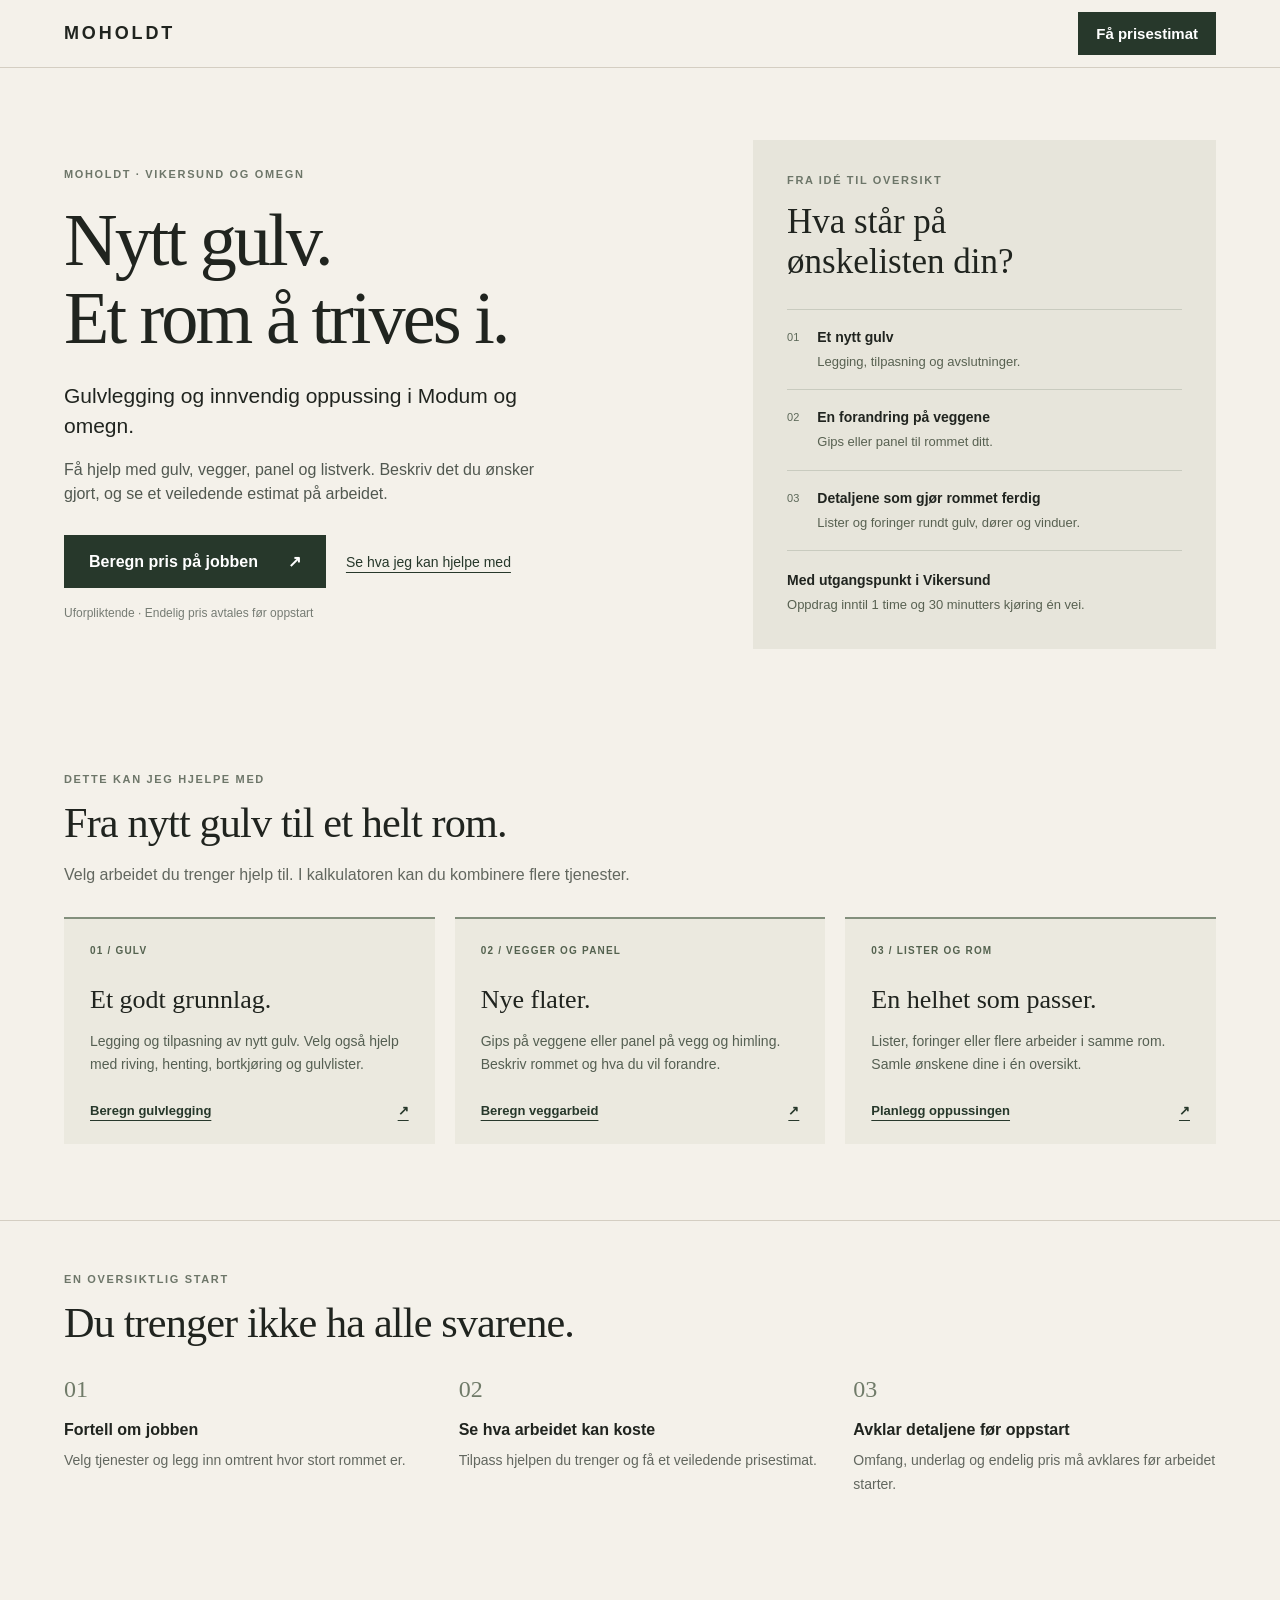
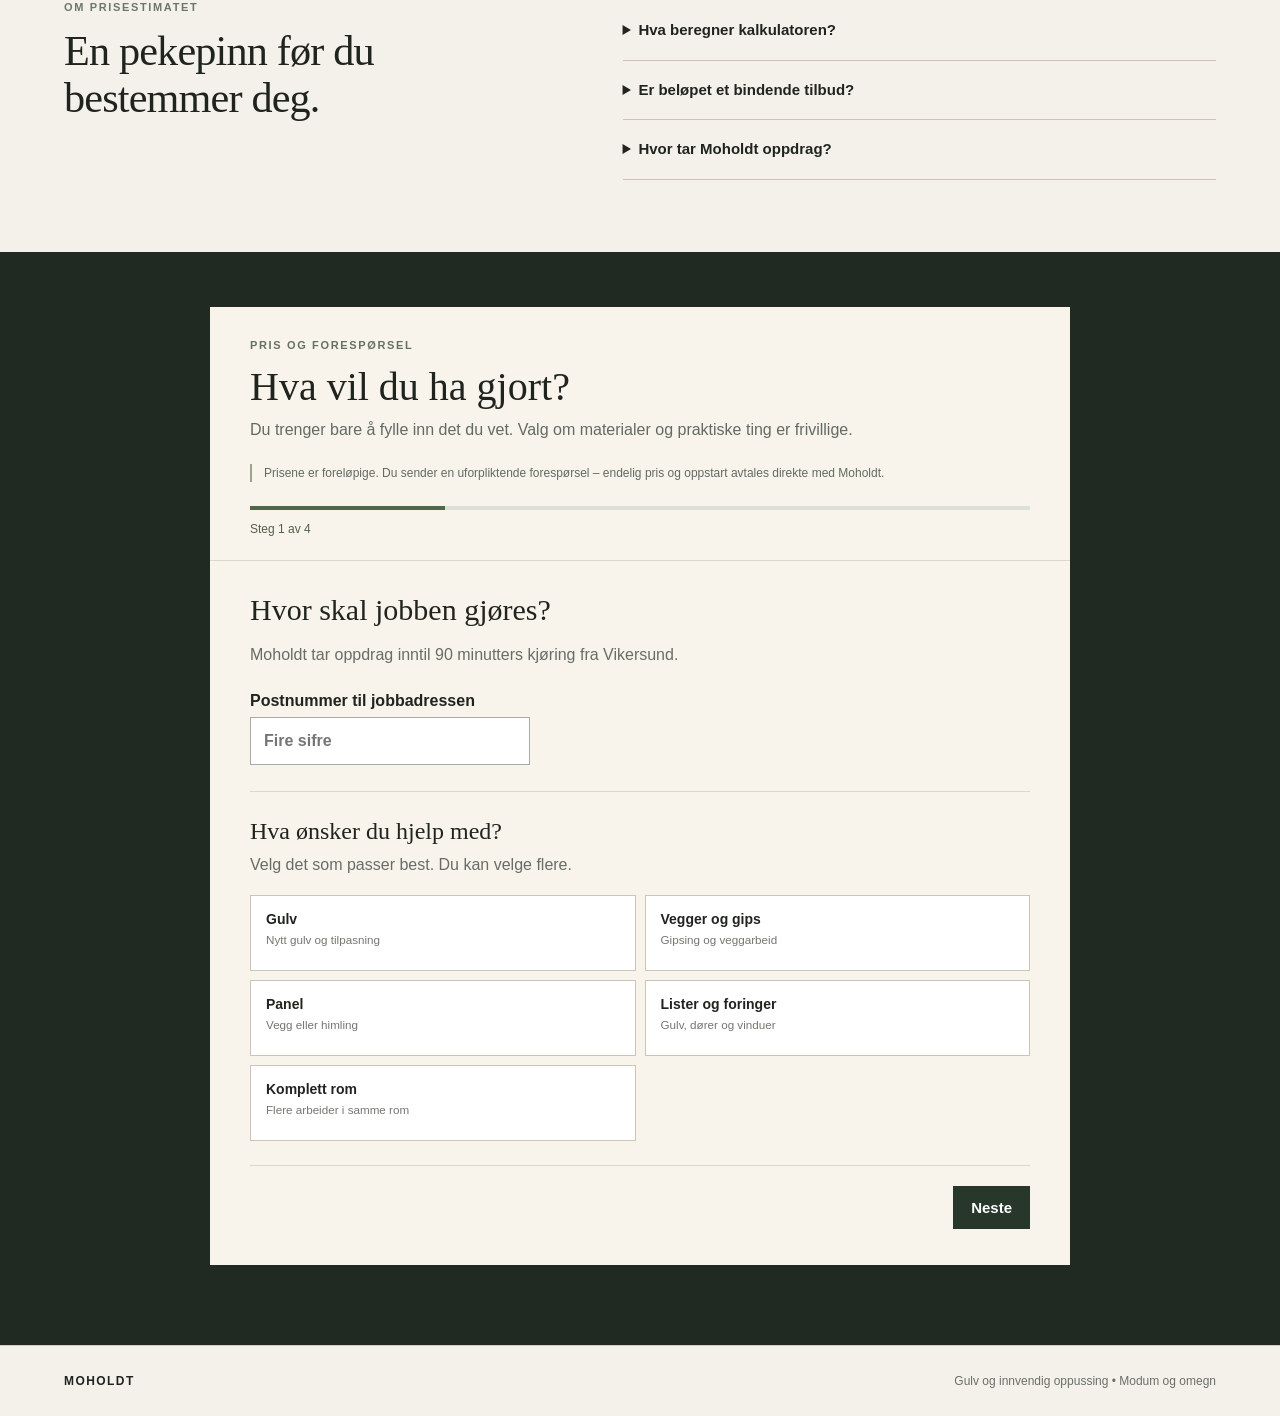
==== commit 6ad1f87d: "Unify request form into a centered panel with final-step price details" ====
--- a/index.html
+++ b/index.html
@@ -5,7 +5,7 @@
   <meta name="viewport" content="width=device-width,initial-scale=1">
   <meta name="description" content="Moholdt hjelper med gulvlegging, gips, panel og listverk i Vikersund, Modum og omegn. Prøv kalkulatoren for et veiledende prisestimat.">
   <title>Moholdt | Gulv og innvendig oppussing</title>
-  <link rel="stylesheet" href="styles.css?v=10">
+  <link rel="stylesheet" href="styles.css?v=11">
 </head>
 <body>
 <header class="topbar"><a class="brand" href="#top">MOHOLDT</a><a class="top-cta" href="#foresporsel">Få prisestimat</a></header>
@@ -41,7 +41,7 @@
         <div class="optional-block"><div class="optional-head"><strong>Har du valgt materialer allerede?</strong><span>Valgfritt</span></div><select id="materialStatus"><option value="none">Nei / usikker</option><option value="considered">Ja, jeg har sett på noe</option><option value="bought">Ja, jeg har kjøpt</option></select><div id="materialFields" class="material-fields hidden"><input id="materialName" placeholder="F.eks. Pergo laminat, eik"><input id="materialLink" type="url" placeholder="Lenke til produkt (valgfritt)"></div></div>
         <div class="optional-block"><div class="optional-head"><strong>Hvordan er underlaget der gulvet skal legges?</strong><span>Viktig for pris og utførelse</span></div><p>Velg det som passer best. Hvis du er usikker kan jeg kontrollere underlaget før oppstart.</p><div class="pill-options"><label><input type="radio" name="condition" value="ready" checked><span>Rett og klart for gulv</span></label><label><input type="radio" name="condition" value="lay_as_is"><span>Skjevt, men jeg ønsker gulvet lagt som det er</span></label><label><input type="radio" name="condition" value="check"><span>Jeg ønsker at Moholdt sjekker underlaget</span></label><label><input type="radio" name="condition" value="level"><span>Jeg vet at det må avrettes</span></label></div></div>
         <label class="full-label optional-block">Noe annet jeg bør vite? <small>Valgfritt</small><textarea id="description" rows="3" placeholder="Kort beskjed hvis det er noe spesielt"></textarea></label><label class="upload-box" for="photos"><strong>Legg ved bilder</strong><span>Valgfritt, men veldig nyttig.</span><input id="photos" type="file" accept="image/*" multiple></label><div id="photoList" class="photo-list"></div><div class="prototype-note">Du kan legge ved bilder på til sammen maks 10 MB. Unngå bilder med sensitive personopplysninger.</div><div class="wizard-actions"><button type="button" class="secondary prev">Tilbake</button><button type="button" class="primary next">Se estimat</button></div></section>
-      <section class="wizard-step" data-step="4"><h3>Ditt prisestimat</h3><p>Se over estimatet og legg inn kontaktinformasjonen din.</p><div class="final-price-box"><span>Estimert arbeid og tjenester</span><strong id="finalEstimate">–</strong><small id="finalNote">Endelig pris avtales før oppstart.</small></div><div id="finalIncluded" class="included-list"></div><p class="reassurance">Du får endelig pris før du bestemmer deg. Eventuelle tillegg avtales før ekstraarbeid utføres.</p><div class="job-address"><h4>Hvor skal arbeidet utføres?</h4><div class="field-grid"><label for="streetAddress">Gateadresse<input id="streetAddress" name="streetAddress" autocomplete="street-address" placeholder="Gate og husnummer" required></label><label for="postalTown">Poststed<input id="postalTown" name="postalTown" autocomplete="address-level2" placeholder="Poststed" required></label></div><p>Postnummer: <strong id="postalCodeSummary"></strong>. Du kan endre dette i første steg.</p></div><div class="contact-section"><h4>Hvor kan vi kontakte deg?</h4><p>Fyll inn kontaktinformasjonen din, så har vi det vi trenger for å følge opp forespørselen.</p><div class="field-grid"><label for="name">Navn<input id="name" name="name" autocomplete="name" placeholder="Fullt navn" required></label><label for="email">E-post<input id="email" name="email" type="email" autocomplete="email" inputmode="email" autocapitalize="none" spellcheck="false" placeholder="navn@eksempel.no" aria-describedby="formStatus" required></label><label for="phone">Telefon<input id="phone" name="phone" type="tel" autocomplete="tel" placeholder="Telefonnummer" required></label><label for="timing">Ønsket tidspunkt<select id="timing" name="timing"><option>Fleksibelt</option><option>Så snart som mulig</option><option>Innen 1 måned</option><option>Innen 1–3 måneder</option><option>Senere</option></select></label></div></div><p class="prototype-note">Når du sender, behandles opplysningene og eventuelle bilder av FormSubmit og sendes til Moholdt på e-post. Opplysningene brukes til å vurdere og følge opp forespørselen. Du kan bli bedt om å fullføre en sikkerhetssjekk.</p><div class="wizard-actions"><button type="button" class="secondary prev">Tilbake</button><button type="submit" class="primary">Send forespørsel</button></div><p class="micro dark">Helt uforpliktende. Du godkjenner endelig pris før arbeidet starter.</p><p id="formStatus" class="status" aria-live="polite"></p></section>
-    </form><aside class="order-card"><div class="order-head"><span>Ditt prisestimat</span><small>Oppdateres automatisk</small></div><div id="cartItems" class="cart-items"></div><div id="cartBreakdown" class="cart-breakdown"></div><div class="cart-total"><span>Estimert arbeid og tjenester</span><strong id="cartEstimate">–</strong><small id="cartEstimateNote">Velg jobb og legg inn et rom.</small></div><div id="includedPreview" class="included-preview"></div><button type="button" class="secondary cart-back" id="cartBack">Gå tilbake</button></aside></div>
+      <section class="wizard-step" data-step="4"><h3>Ditt prisestimat</h3><p>Se over estimatet og legg inn kontaktinformasjonen din.</p><div class="final-price-box"><span>Estimert arbeid og tjenester</span><strong id="finalEstimate">–</strong><small id="finalNote">Endelig pris avtales før oppstart.</small></div><div id="finalIncluded" class="included-list"></div><details class="estimate-details"><summary>Se rom og prisdetaljer</summary><div id="cartItems" class="cart-items"></div><div id="cartBreakdown" class="cart-breakdown"></div></details><p class="reassurance">Du får endelig pris før du bestemmer deg. Eventuelle tillegg avtales før ekstraarbeid utføres.</p><div class="job-address"><h4>Hvor skal arbeidet utføres?</h4><div class="field-grid"><label for="streetAddress">Gateadresse<input id="streetAddress" name="streetAddress" autocomplete="street-address" placeholder="Gate og husnummer" required></label><label for="postalTown">Poststed<input id="postalTown" name="postalTown" autocomplete="address-level2" placeholder="Poststed" required></label></div><p>Postnummer: <strong id="postalCodeSummary"></strong>. Du kan endre dette i første steg.</p></div><div class="contact-section"><h4>Hvor kan vi kontakte deg?</h4><p>Fyll inn kontaktinformasjonen din, så har vi det vi trenger for å følge opp forespørselen.</p><div class="field-grid"><label for="name">Navn<input id="name" name="name" autocomplete="name" placeholder="Fullt navn" required></label><label for="email">E-post<input id="email" name="email" type="email" autocomplete="email" inputmode="email" autocapitalize="none" spellcheck="false" placeholder="navn@eksempel.no" aria-describedby="formStatus" required></label><label for="phone">Telefon<input id="phone" name="phone" type="tel" autocomplete="tel" placeholder="Telefonnummer" required></label><label for="timing">Ønsket tidspunkt<select id="timing" name="timing"><option>Fleksibelt</option><option>Så snart som mulig</option><option>Innen 1 måned</option><option>Innen 1–3 måneder</option><option>Senere</option></select></label></div></div><p class="prototype-note">Når du sender, behandles opplysningene og eventuelle bilder av FormSubmit og sendes til Moholdt på e-post. Opplysningene brukes til å vurdere og følge opp forespørselen. Du kan bli bedt om å fullføre en sikkerhetssjekk.</p><div class="wizard-actions"><button type="button" class="secondary prev">Tilbake</button><button type="submit" class="primary">Send forespørsel</button></div><p class="micro dark">Helt uforpliktende. Du godkjenner endelig pris før arbeidet starter.</p><p id="formStatus" class="status" aria-live="polite"></p></section>
+    </form></div>
   </section>
-</main><footer><strong>MOHOLDT</strong><span>Gulv og innvendig oppussing • Modum og omegn</span></footer><script src="mail.js?v=1"></script><script src="app.js?v=14"></script></body></html>+</main><footer><strong>MOHOLDT</strong><span>Gulv og innvendig oppussing • Modum og omegn</span></footer><script src="mail.js?v=2"></script><script src="app.js?v=15"></script></body></html>
--- a/styles.css
+++ b/styles.css
@@ -19,3 +19,16 @@
 .postcode-field{max-width:280px;margin:24px 0 8px}.postcode-field input{min-height:48px}.job-address{border-top:1px solid #d9d1c5;padding-top:24px;margin-top:24px}.job-address h4{font:24px Georgia,serif;margin:0 0 16px}.job-address>p{font-size:13px;line-height:1.5;color:#626b61}.success .primary{display:inline-block;margin-top:14px}
 
 .thank-you-page{min-height:calc(100vh - 68px);background:#202a22;padding:72px 20px;display:grid;place-items:center}.thank-you-card{max-width:700px;padding:48px;background:#f8f4eb}.thank-you-card h1{font:clamp(32px,5vw,46px)/1.1 Georgia,serif;margin:20px 0}.thank-you-card p{line-height:1.7}.thank-you-card .primary{display:inline-block;margin-top:20px}@media(max-width:520px){.thank-you-card{padding:28px}.thank-you-page{padding:32px 20px}}
+
+/* One continuous, centered request flow. Details appear with the final estimate. */
+.request-section .request-head,.request-section .request-layout{width:100%;max-width:860px;margin-left:auto;margin-right:auto}
+.request-section .request-layout{display:block}
+.request-section .request-head{margin-bottom:0;padding:32px 40px 24px;background:#f8f4eb;color:#20241f;border-bottom:1px solid #ddd7cb}
+.request-head .eyebrow{color:#657063}.request-head .request-explain{color:#626b61}.request-head .calculator-notice{color:#626b61;border-color:#9aa58e;font-size:12px}
+.request-head .progress{max-width:none;background:#dce1d7;height:4px}.request-head .progress span{background:#526748}.request-head .step-label{color:#526048;margin:12px 0 0}
+.request-section .wizard-step{padding:32px 40px 36px}.wizard-step h3{font-size:30px}.wizard-step[data-step="1"] h4{border-top:1px solid #ddd7cb;padding-top:26px;margin:26px 0 8px;font:24px Georgia,serif}
+.wizard-step[data-step="1"] h4+p{margin:0 0 18px}.wizard-actions{padding-top:20px;border-top:1px solid #ddd7cb}
+.choice-grid input:focus-visible+span{outline:3px solid #9d773e;outline-offset:3px}.choice-grid span{position:relative;padding-right:35px}.choice-grid input:checked+span:after{content:"✓";position:absolute;right:14px;top:16px;color:#27382b}
+.estimate-details{margin:10px 0 24px;border-top:1px solid #d9d1c5;border-bottom:1px solid #d9d1c5;padding:16px 0}
+.estimate-details summary{cursor:pointer;font-size:14px;font-weight:700}.estimate-details .cart-breakdown{padding-bottom:8px}.estimate-details .cart-breakdown>span{font-size:14px}
+@media(max-width:600px){.request-section{padding-left:16px;padding-right:16px}.request-section .request-head{padding:26px 22px 22px}.request-section .wizard-step{padding:26px 22px}.request-head h2{font-size:32px}.wizard-step h3{font-size:28px}.choice-grid{grid-template-columns:1fr}}
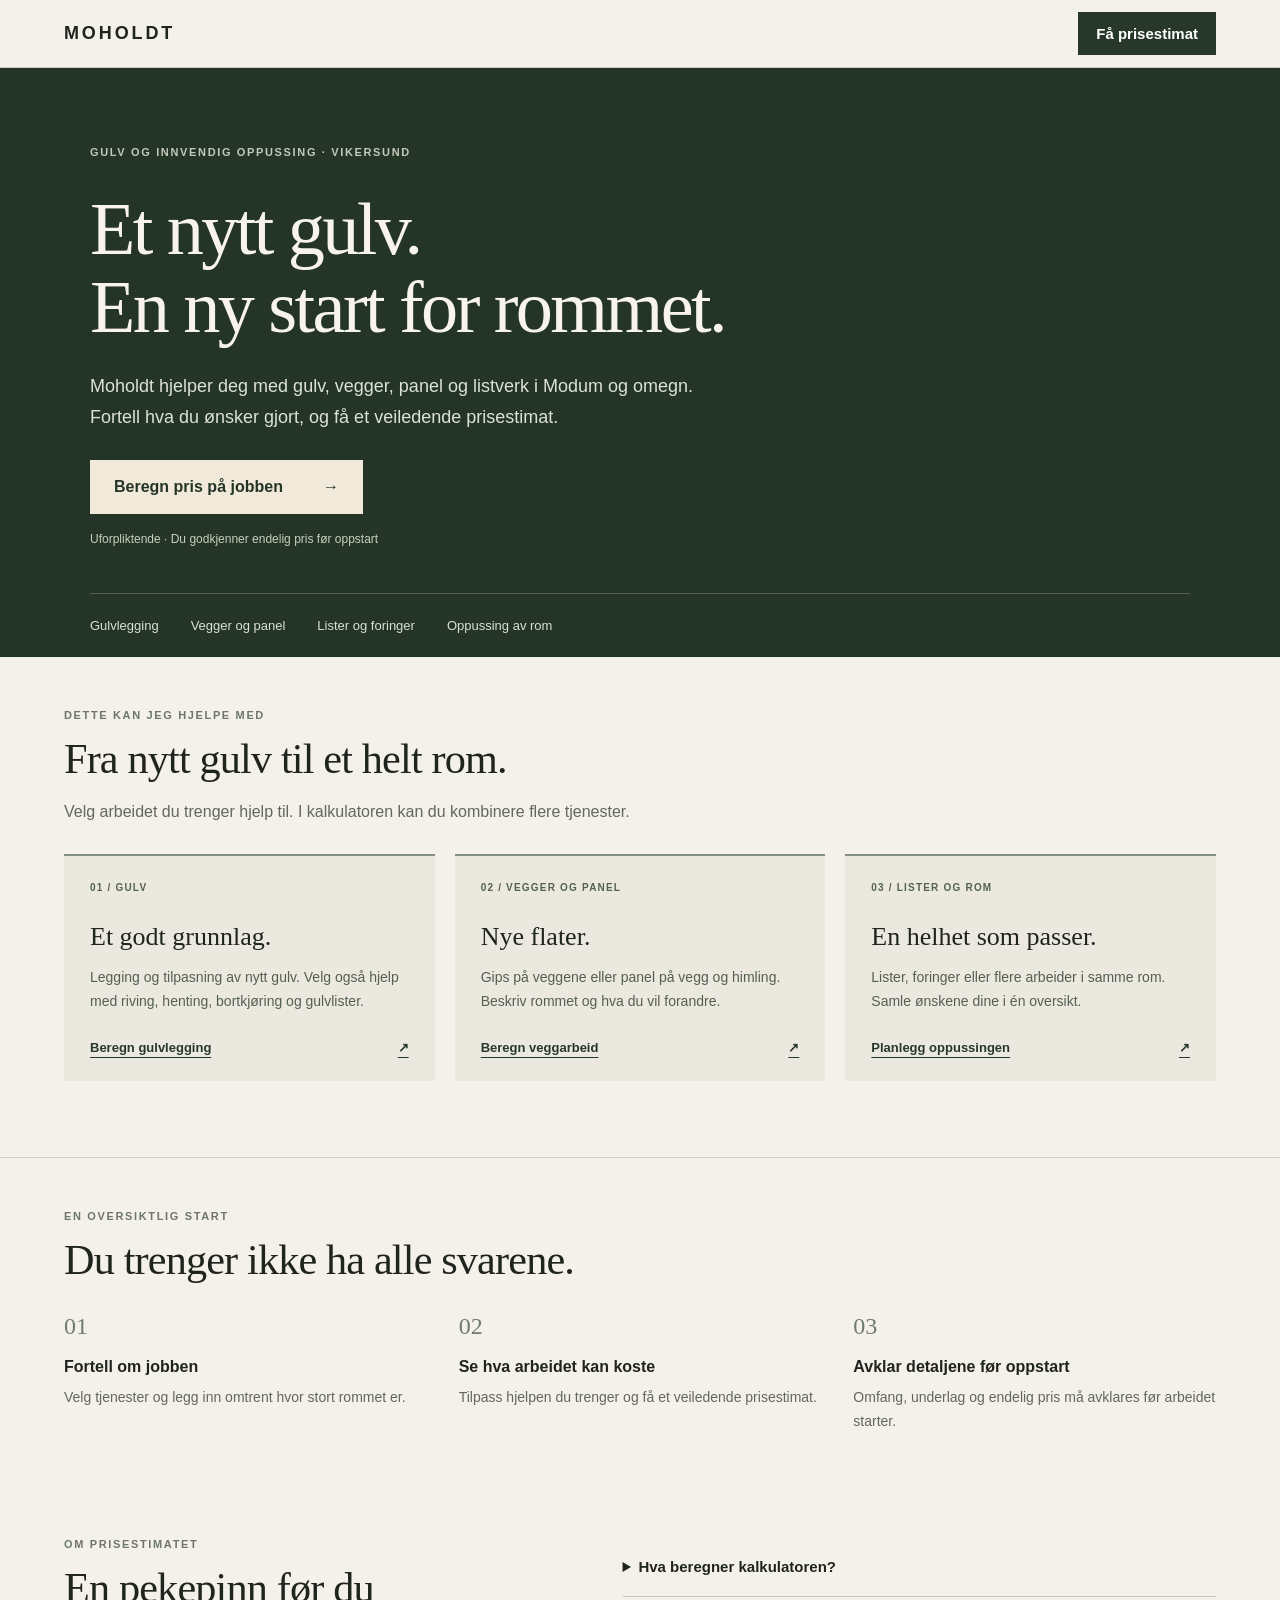
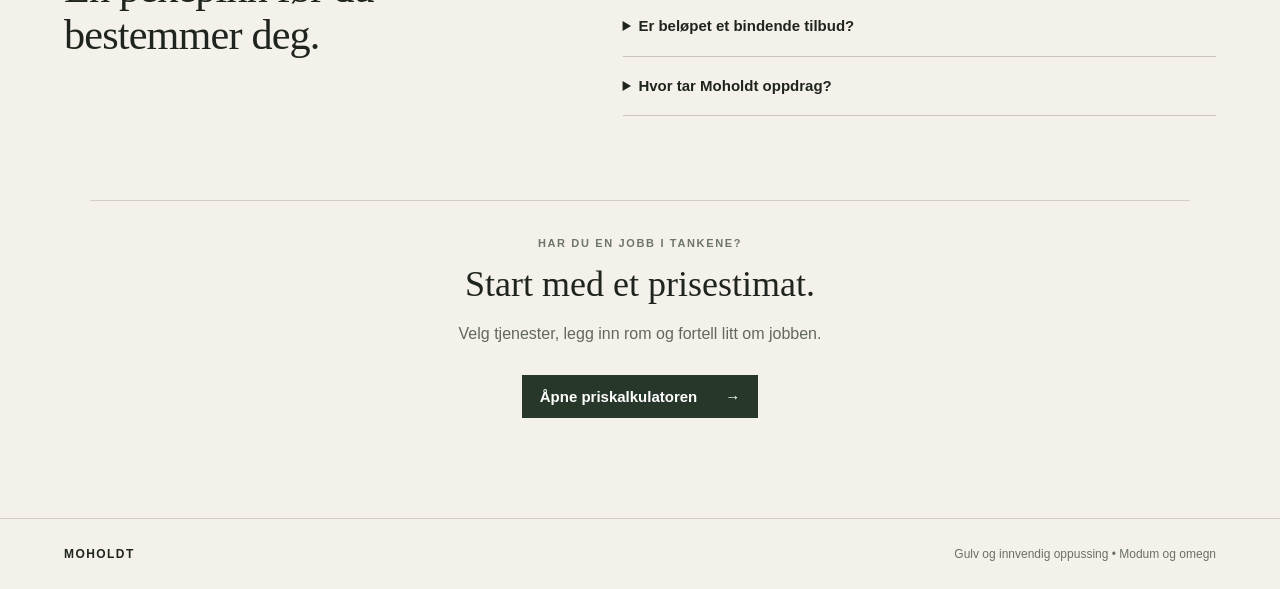
==== commit 552966a2: "Separate calculator from landing page and simplify homepage hero" ====
--- a/index.html
+++ b/index.html
@@ -5,43 +5,30 @@
   <meta name="viewport" content="width=device-width,initial-scale=1">
   <meta name="description" content="Moholdt hjelper med gulvlegging, gips, panel og listverk i Vikersund, Modum og omegn. Prøv kalkulatoren for et veiledende prisestimat.">
   <title>Moholdt | Gulv og innvendig oppussing</title>
-  <link rel="stylesheet" href="styles.css?v=11">
+  <link rel="stylesheet" href="styles.css?v=12">
 </head>
 <body>
-<header class="topbar"><a class="brand" href="#top">MOHOLDT</a><a class="top-cta" href="#foresporsel">Få prisestimat</a></header>
+<header class="topbar"><a class="brand" href="#top">MOHOLDT</a><a class="top-cta" href="beregn.html">Få prisestimat</a></header>
 <main id="top">
-  <section class="home-hero" aria-labelledby="hero-title">
-    <div class="hero-main"><p class="eyebrow">MOHOLDT · VIKERSUND OG OMEGN</p>
-      <h1 id="hero-title">Nytt gulv.<br>Et rom å trives i.</h1>
-      <p class="hero-lead">Gulvlegging og innvendig oppussing i Modum og omegn.</p>
-      <p class="hero-copy">Få hjelp med gulv, vegger, panel og listverk. Beskriv det du ønsker gjort, og se et veiledende estimat på arbeidet.</p>
-      <div class="hero-actions"><a class="primary big" href="#foresporsel">Beregn pris på jobben <span aria-hidden="true">↗</span></a><a class="text-link" href="#tjenester">Se hva jeg kan hjelpe med</a></div>
-      <p class="micro">Uforpliktende · Endelig pris avtales før oppstart</p>
+  <section class="landing-hero" aria-labelledby="hero-title">
+    <div class="landing-inner"><p class="eyebrow">GULV OG INNVENDIG OPPUSSING · VIKERSUND</p>
+    <h1 id="hero-title">Et nytt gulv.<br>En ny start for rommet.</h1>
+    <p class="landing-copy">Moholdt hjelper deg med gulv, vegger, panel og listverk i Modum og omegn. Fortell hva du ønsker gjort, og få et veiledende prisestimat.</p>
+    <a class="primary landing-cta" href="beregn.html">Beregn pris på jobben <span aria-hidden="true">→</span></a>
+    <p class="landing-note">Uforpliktende · Du godkjenner endelig pris før oppstart</p>
+    <div class="landing-bottom"><span>Gulvlegging</span><span>Vegger og panel</span><span>Lister og foringer</span><span>Oppussing av rom</span></div>
     </div>
-    <aside class="hero-details" aria-label="Slik planlegger du oppussingen"><p class="eyebrow">FRA IDÉ TIL OVERSIKT</p><h2>Hva står på<br>ønskelisten din?</h2>
-      <ul><li><span>01</span><div><strong>Et nytt gulv</strong><p>Legging, tilpasning og avslutninger.</p></div></li><li><span>02</span><div><strong>En forandring på veggene</strong><p>Gips eller panel til rommet ditt.</p></div></li><li><span>03</span><div><strong>Detaljene som gjør rommet ferdig</strong><p>Lister og foringer rundt gulv, dører og vinduer.</p></div></li></ul>
-      <div class="area-note"><strong>Med utgangspunkt i Vikersund</strong><p>Oppdrag inntil 1 time og 30 minutters kjøring én vei.</p></div>
-    </aside>
   </section>
   <section id="tjenester" class="home-section" aria-labelledby="services-title">
     <div class="section-intro"><p class="eyebrow">DETTE KAN JEG HJELPE MED</p><h2 id="services-title">Fra nytt gulv til et helt rom.</h2><p>Velg arbeidet du trenger hjelp til. I kalkulatoren kan du kombinere flere tjenester.</p></div>
     <div class="service-cards">
-      <article><span class="service-number">01 / GULV</span><h3>Et godt grunnlag.</h3><p>Legging og tilpasning av nytt gulv. Velg også hjelp med riving, henting, bortkjøring og gulvlister.</p><a href="#foresporsel">Beregn gulvlegging <span aria-hidden="true">↗</span></a></article>
-      <article><span class="service-number">02 / VEGGER OG PANEL</span><h3>Nye flater.</h3><p>Gips på veggene eller panel på vegg og himling. Beskriv rommet og hva du vil forandre.</p><a href="#foresporsel">Beregn veggarbeid <span aria-hidden="true">↗</span></a></article>
-      <article><span class="service-number">03 / LISTER OG ROM</span><h3>En helhet som passer.</h3><p>Lister, foringer eller flere arbeider i samme rom. Samle ønskene dine i én oversikt.</p><a href="#foresporsel">Planlegg oppussingen <span aria-hidden="true">↗</span></a></article>
+      <article><span class="service-number">01 / GULV</span><h3>Et godt grunnlag.</h3><p>Legging og tilpasning av nytt gulv. Velg også hjelp med riving, henting, bortkjøring og gulvlister.</p><a href="beregn.html">Beregn gulvlegging <span aria-hidden="true">↗</span></a></article>
+      <article><span class="service-number">02 / VEGGER OG PANEL</span><h3>Nye flater.</h3><p>Gips på veggene eller panel på vegg og himling. Beskriv rommet og hva du vil forandre.</p><a href="beregn.html">Beregn veggarbeid <span aria-hidden="true">↗</span></a></article>
+      <article><span class="service-number">03 / LISTER OG ROM</span><h3>En helhet som passer.</h3><p>Lister, foringer eller flere arbeider i samme rom. Samle ønskene dine i én oversikt.</p><a href="beregn.html">Planlegg oppussingen <span aria-hidden="true">↗</span></a></article>
     </div>
   </section>
   <section class="home-section process-section" aria-labelledby="process-title"><div class="section-intro"><p class="eyebrow">EN OVERSIKTLIG START</p><h2 id="process-title">Du trenger ikke ha alle svarene.</h2></div><ol class="process-list"><li><strong>Fortell om jobben</strong><p>Velg tjenester og legg inn omtrent hvor stort rommet er.</p></li><li><strong>Se hva arbeidet kan koste</strong><p>Tilpass hjelpen du trenger og få et veiledende prisestimat.</p></li><li><strong>Avklar detaljene før oppstart</strong><p>Omfang, underlag og endelig pris må avklares før arbeidet starter.</p></li></ol></section>
   <section class="home-section price-info" aria-labelledby="price-title"><div class="section-intro"><p class="eyebrow">OM PRISESTIMATET</p><h2 id="price-title">En pekepinn før du bestemmer deg.</h2></div><div class="price-answers"><details><summary>Hva beregner kalkulatoren?</summary><p>Estimatet gjelder arbeid og tilleggstjenestene du velger. Innkjøp av gulv, panel og andre materialer er ikke beregnet. Kjøring til arbeidsstedet og eventuell mva. er ikke avklart i denne testversjonen.</p></details><details><summary>Er beløpet et bindende tilbud?</summary><p>Nei. Kalkulatoren bruker foreløpige testpriser. Underlag, tilpasninger og omfang må vurderes før du får en endelig pris.</p></details><details><summary>Hvor tar Moholdt oppdrag?</summary><p>Utgangspunktet er Vikersund, med en grense på 1 time og 30 minutters kjøring én vei. Adressen og kjøretiden vurderes av Moholdt når forespørselen er mottatt.</p></details></div></section>
-  <section id="foresporsel" class="request-section"><div class="request-head"><p class="eyebrow">PRIS OG FORESPØRSEL</p><h2>Hva vil du ha gjort?</h2><p class="request-explain">Du trenger bare å fylle inn det du vet. Valg om materialer og praktiske ting er frivillige.</p><p class="calculator-notice">Prisene er foreløpige. Du sender en uforpliktende forespørsel – endelig pris og oppstart avtales direkte med Moholdt.</p><div class="progress"><span id="progressBar"></span></div><p id="stepLabel" class="step-label">Steg 1 av 4</p></div>
-    <div class="request-layout"><form id="requestForm" class="wizard" novalidate>
-      <section class="wizard-step active" data-step="1"><h3>Hvor skal jobben gjøres?</h3><p>Moholdt tar oppdrag inntil 90 minutters kjøring fra Vikersund.</p><label class="full-label postcode-field" for="postalCode">Postnummer til jobbadressen<input id="postalCode" name="postalCode" type="text" inputmode="numeric" autocomplete="postal-code" pattern="[0-9]{4}" maxlength="4" placeholder="Fire sifre" aria-describedby="postalCodeStatus" required></label><p id="postalCodeStatus" class="status" role="alert"></p><h4>Hva ønsker du hjelp med?</h4><p>Velg det som passer best. Du kan velge flere.</p><div class="choice-grid compact"><label><input type="checkbox" name="service" value="Gulv"><span>Gulv<small>Nytt gulv og tilpasning</small></span></label><label><input type="checkbox" name="service" value="Vegger og gips"><span>Vegger og gips<small>Gipsing og veggarbeid</small></span></label><label><input type="checkbox" name="service" value="Panel"><span>Panel<small>Vegg eller himling</small></span></label><label><input type="checkbox" name="service" value="Lister og foringer"><span>Lister og foringer<small>Gulv, dører og vinduer</small></span></label><label><input type="checkbox" name="service" value="Komplett rom"><span>Komplett rom<small>Flere arbeider i samme rom</small></span></label></div><div class="wizard-actions end"><button type="button" class="primary next">Neste</button></div></section>
-      <section class="wizard-step" data-step="2"><h3>Hvilket rom gjelder det?</h3><p>Ca. størrelse er nok. Du trenger ikke måle helt nøyaktig nå.</p><div id="rooms"></div><button type="button" class="secondary add-room" id="addRoom">+ Legg til et rom</button><div class="wizard-actions"><button type="button" class="secondary prev">Tilbake</button><button type="button" class="primary next">Neste</button></div></section>
-      <section class="wizard-step" data-step="3"><h3>Vil du tilpasse pakken?</h3><p>Alt her er valgfritt. Velg bare det du ønsker hjelp med.</p><div id="packageOptions"></div>
-        <div class="optional-block"><div class="optional-head"><strong>Har du valgt materialer allerede?</strong><span>Valgfritt</span></div><select id="materialStatus"><option value="none">Nei / usikker</option><option value="considered">Ja, jeg har sett på noe</option><option value="bought">Ja, jeg har kjøpt</option></select><div id="materialFields" class="material-fields hidden"><input id="materialName" placeholder="F.eks. Pergo laminat, eik"><input id="materialLink" type="url" placeholder="Lenke til produkt (valgfritt)"></div></div>
-        <div class="optional-block"><div class="optional-head"><strong>Hvordan er underlaget der gulvet skal legges?</strong><span>Viktig for pris og utførelse</span></div><p>Velg det som passer best. Hvis du er usikker kan jeg kontrollere underlaget før oppstart.</p><div class="pill-options"><label><input type="radio" name="condition" value="ready" checked><span>Rett og klart for gulv</span></label><label><input type="radio" name="condition" value="lay_as_is"><span>Skjevt, men jeg ønsker gulvet lagt som det er</span></label><label><input type="radio" name="condition" value="check"><span>Jeg ønsker at Moholdt sjekker underlaget</span></label><label><input type="radio" name="condition" value="level"><span>Jeg vet at det må avrettes</span></label></div></div>
-        <label class="full-label optional-block">Noe annet jeg bør vite? <small>Valgfritt</small><textarea id="description" rows="3" placeholder="Kort beskjed hvis det er noe spesielt"></textarea></label><label class="upload-box" for="photos"><strong>Legg ved bilder</strong><span>Valgfritt, men veldig nyttig.</span><input id="photos" type="file" accept="image/*" multiple></label><div id="photoList" class="photo-list"></div><div class="prototype-note">Du kan legge ved bilder på til sammen maks 10 MB. Unngå bilder med sensitive personopplysninger.</div><div class="wizard-actions"><button type="button" class="secondary prev">Tilbake</button><button type="button" class="primary next">Se estimat</button></div></section>
-      <section class="wizard-step" data-step="4"><h3>Ditt prisestimat</h3><p>Se over estimatet og legg inn kontaktinformasjonen din.</p><div class="final-price-box"><span>Estimert arbeid og tjenester</span><strong id="finalEstimate">–</strong><small id="finalNote">Endelig pris avtales før oppstart.</small></div><div id="finalIncluded" class="included-list"></div><details class="estimate-details"><summary>Se rom og prisdetaljer</summary><div id="cartItems" class="cart-items"></div><div id="cartBreakdown" class="cart-breakdown"></div></details><p class="reassurance">Du får endelig pris før du bestemmer deg. Eventuelle tillegg avtales før ekstraarbeid utføres.</p><div class="job-address"><h4>Hvor skal arbeidet utføres?</h4><div class="field-grid"><label for="streetAddress">Gateadresse<input id="streetAddress" name="streetAddress" autocomplete="street-address" placeholder="Gate og husnummer" required></label><label for="postalTown">Poststed<input id="postalTown" name="postalTown" autocomplete="address-level2" placeholder="Poststed" required></label></div><p>Postnummer: <strong id="postalCodeSummary"></strong>. Du kan endre dette i første steg.</p></div><div class="contact-section"><h4>Hvor kan vi kontakte deg?</h4><p>Fyll inn kontaktinformasjonen din, så har vi det vi trenger for å følge opp forespørselen.</p><div class="field-grid"><label for="name">Navn<input id="name" name="name" autocomplete="name" placeholder="Fullt navn" required></label><label for="email">E-post<input id="email" name="email" type="email" autocomplete="email" inputmode="email" autocapitalize="none" spellcheck="false" placeholder="navn@eksempel.no" aria-describedby="formStatus" required></label><label for="phone">Telefon<input id="phone" name="phone" type="tel" autocomplete="tel" placeholder="Telefonnummer" required></label><label for="timing">Ønsket tidspunkt<select id="timing" name="timing"><option>Fleksibelt</option><option>Så snart som mulig</option><option>Innen 1 måned</option><option>Innen 1–3 måneder</option><option>Senere</option></select></label></div></div><p class="prototype-note">Når du sender, behandles opplysningene og eventuelle bilder av FormSubmit og sendes til Moholdt på e-post. Opplysningene brukes til å vurdere og følge opp forespørselen. Du kan bli bedt om å fullføre en sikkerhetssjekk.</p><div class="wizard-actions"><button type="button" class="secondary prev">Tilbake</button><button type="submit" class="primary">Send forespørsel</button></div><p class="micro dark">Helt uforpliktende. Du godkjenner endelig pris før arbeidet starter.</p><p id="formStatus" class="status" aria-live="polite"></p></section>
-    </form></div>
-  </section>
-</main><footer><strong>MOHOLDT</strong><span>Gulv og innvendig oppussing • Modum og omegn</span></footer><script src="mail.js?v=2"></script><script src="app.js?v=15"></script></body></html>+
+  <section class="landing-end"><p class="eyebrow">HAR DU EN JOBB I TANKENE?</p><h2>Start med et prisestimat.</h2><p>Velg tjenester, legg inn rom og fortell litt om jobben.</p><a class="primary" href="beregn.html">Åpne priskalkulatoren <span aria-hidden="true">→</span></a></section>
+</main><footer><strong>MOHOLDT</strong><span>Gulv og innvendig oppussing • Modum og omegn</span></footer><script>if(location.hash==="#foresporsel")location.replace("beregn.html");</script></body></html>
--- a/styles.css
+++ b/styles.css
@@ -32,3 +32,17 @@
 .estimate-details{margin:10px 0 24px;border-top:1px solid #d9d1c5;border-bottom:1px solid #d9d1c5;padding:16px 0}
 .estimate-details summary{cursor:pointer;font-size:14px;font-weight:700}.estimate-details .cart-breakdown{padding-bottom:8px}.estimate-details .cart-breakdown>span{font-size:14px}
 @media(max-width:600px){.request-section{padding-left:16px;padding-right:16px}.request-section .request-head{padding:26px 22px 22px}.request-section .wizard-step{padding:26px 22px}.request-head h2{font-size:32px}.wizard-step h3{font-size:28px}.choice-grid{grid-template-columns:1fr}}
+
+/* Separate landing page and dedicated calculator */
+.landing-hero{background:#243528;color:#f8f4eb;padding:76px max(5vw,24px) 0}
+.landing-inner{max-width:1100px;margin:auto}.landing-hero .eyebrow{color:#c2c9b6;font-size:11px;line-height:1.6}
+.landing-hero h1{font:clamp(42px,5.8vw,78px)/1.06 Georgia,serif;letter-spacing:-.035em;margin:28px 0 24px;max-width:950px}
+.landing-copy{max-width:640px;font-size:18px;line-height:1.7;color:#dce1d5;margin:0 0 28px}
+.landing-cta{display:inline-flex;align-items:center;gap:40px;background:#f1e9d9;color:#243528;padding:18px 24px;font-size:16px}
+.landing-cta:hover{background:#fffaf0}.landing-note{font-size:12px;line-height:1.6;color:#c7cfbd;margin:16px 0 44px}
+.landing-bottom{display:flex;flex-wrap:wrap;gap:16px 32px;border-top:1px solid #52624f;padding:24px 0;color:#dbe1d2;font-size:13px}
+.landing-end{max-width:1100px;margin:12px auto 64px;padding:36px max(5vw,24px);text-align:center;border-top:1px solid #d4cec2}.landing-end h2{font:36px Georgia,serif;margin:12px 0}.landing-end p:not(.eyebrow){color:#62675f;line-height:1.6}.landing-end .primary{display:inline-flex;gap:28px;align-items:center;margin-top:12px}
+.back-home{color:#27382b;font-size:14px;text-underline-offset:5px}
+.calculator-page{background:#e9ebe3}.calculator-page .request-section{background:#e9ebe3;padding-top:32px;min-height:calc(100vh - 150px);scroll-margin-top:84px}
+.calculator-page .request-head{padding-top:26px}.calculator-page .request-head h2{font-size:28px}.calculator-page .request-explain{font-size:14px;margin-bottom:12px}.calculator-page .calculator-notice{margin-bottom:18px}.calculator-page .request-head .eyebrow{margin-bottom:10px}
+@media(max-width:600px){.landing-hero{padding-top:48px}.landing-hero h1{font-size:44px}.landing-copy{font-size:16px}.landing-bottom{gap:12px 22px;font-size:12px}.landing-cta{width:100%;max-width:360px;justify-content:space-between}.landing-note{margin-bottom:30px}.calculator-page .request-section{padding-top:20px}.back-home{font-size:12px}.landing-end{margin-bottom:32px}}
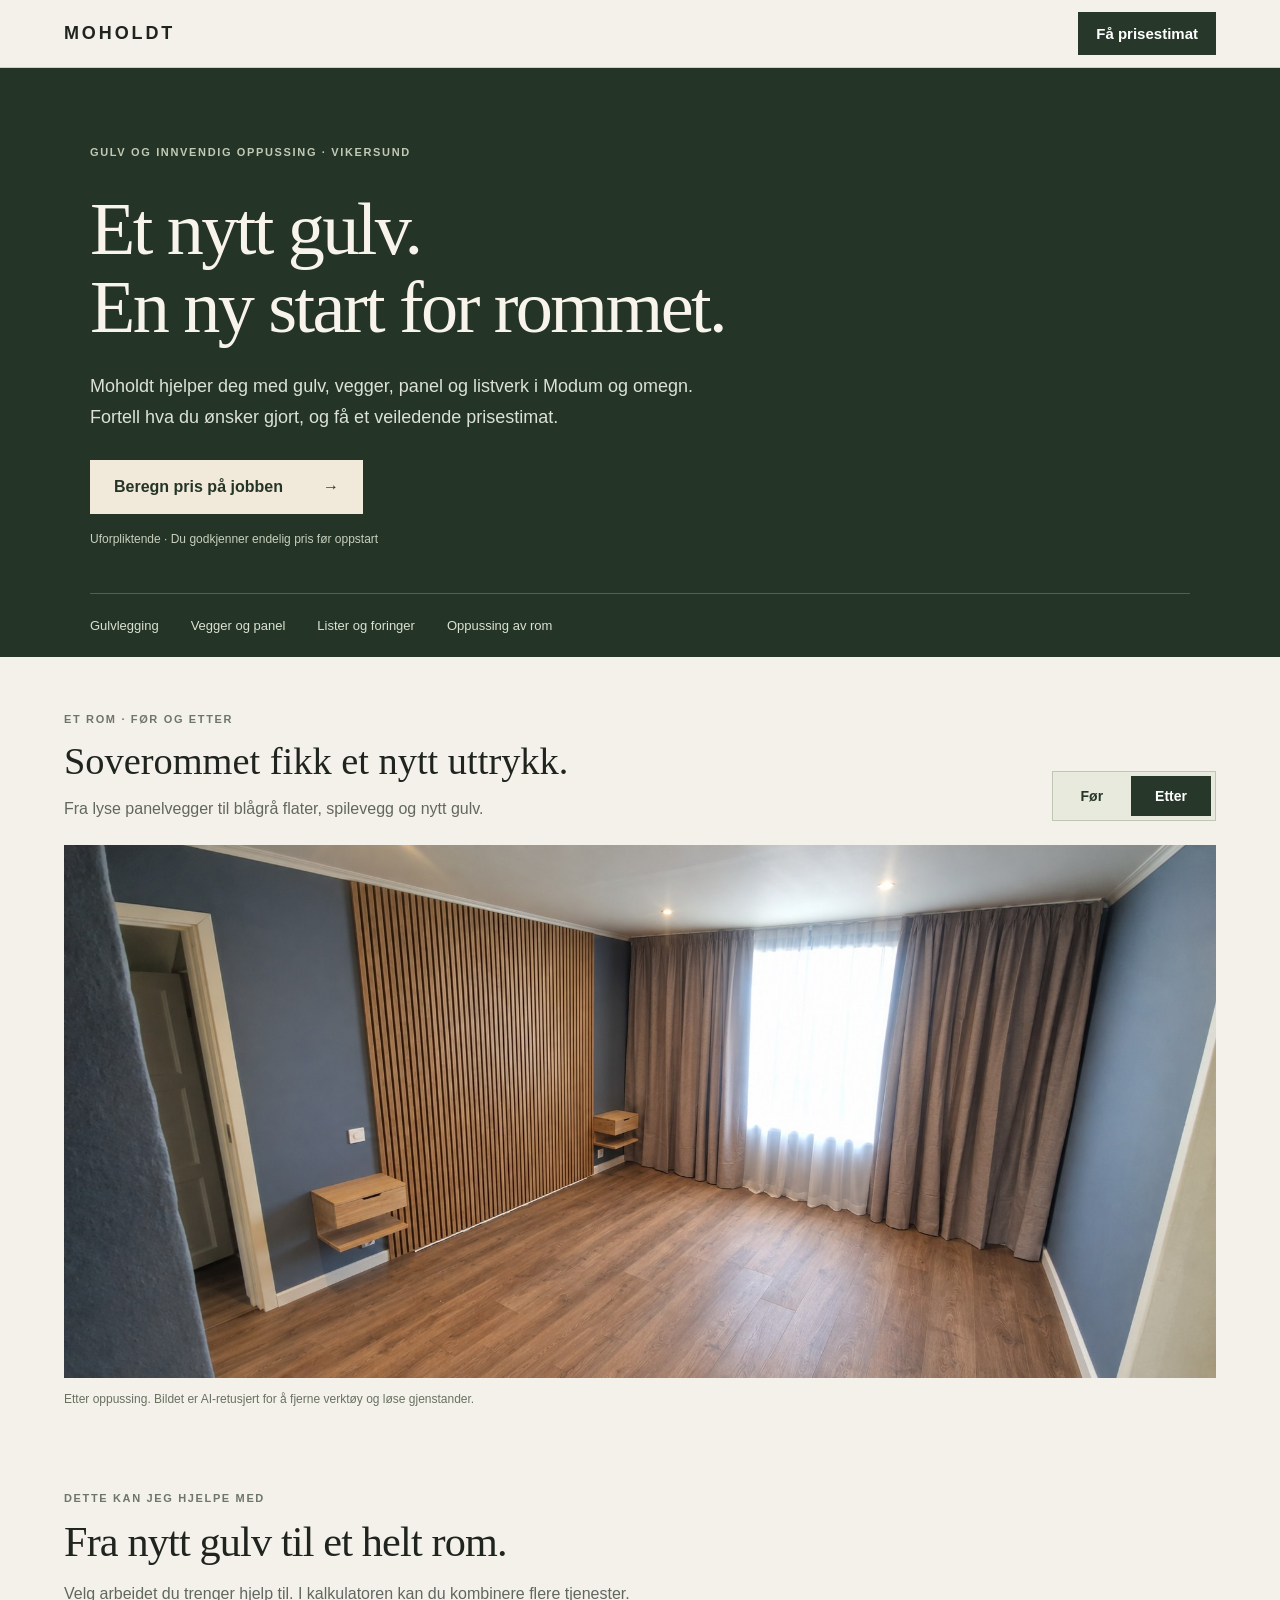
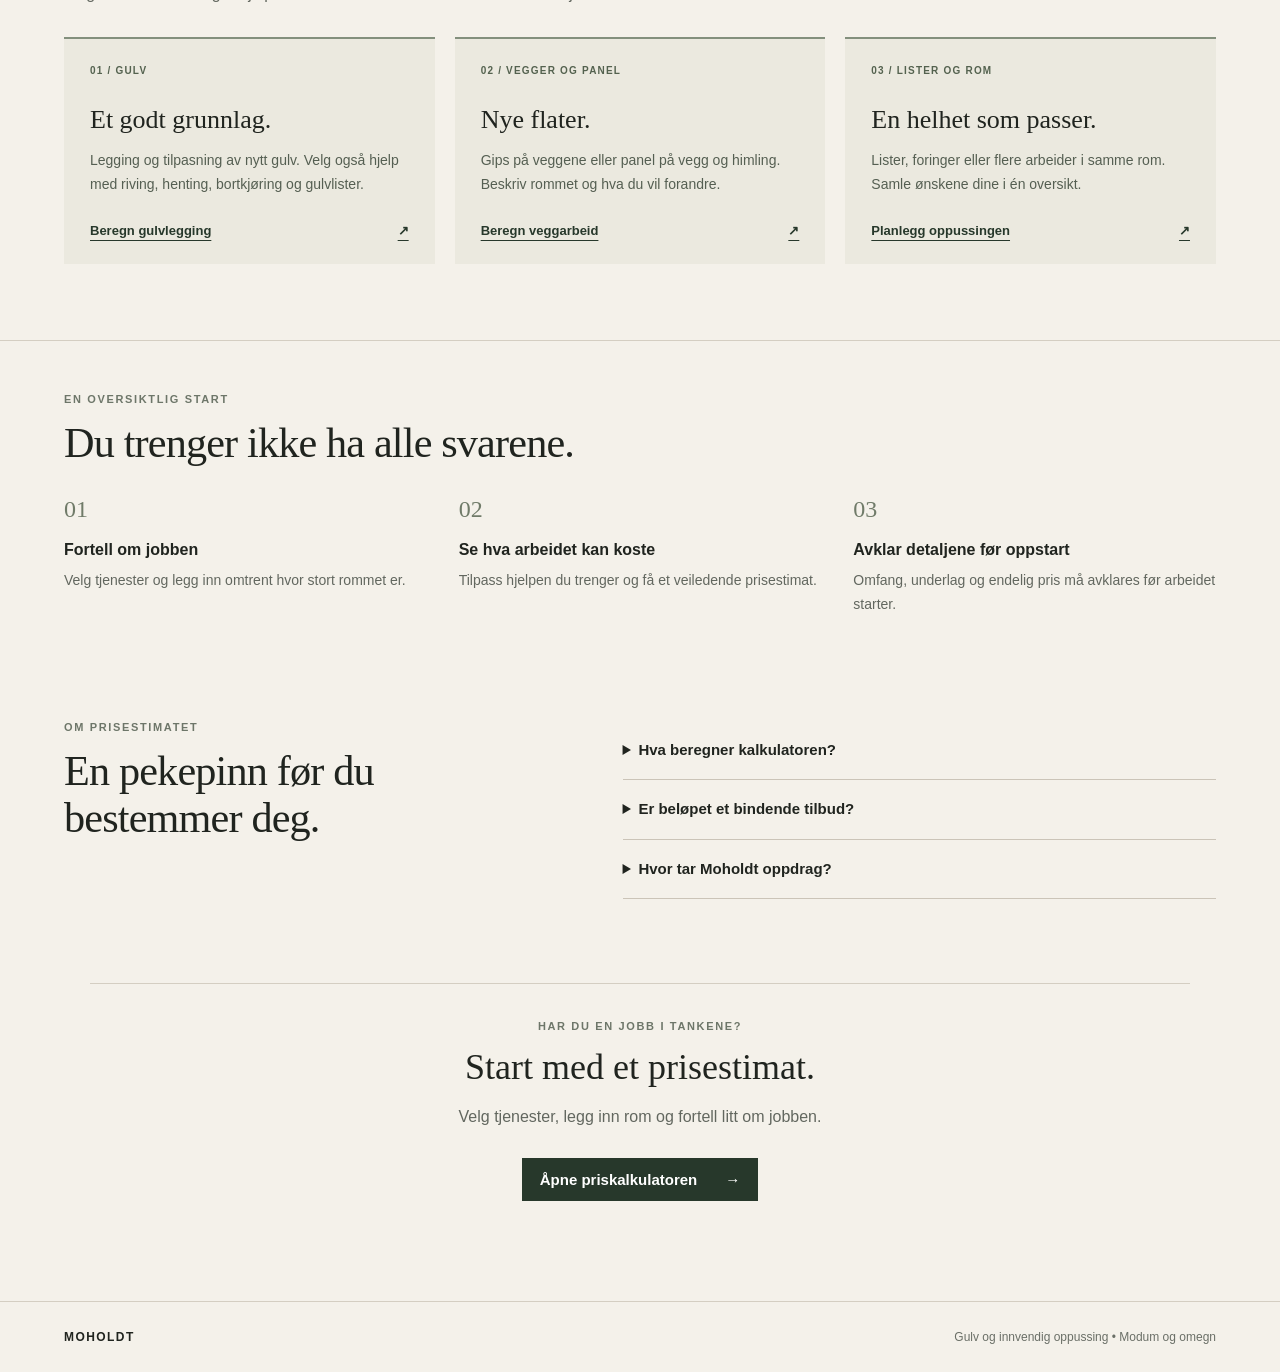
==== commit 35dedc56: "Show bedroom project with before/after photos and retouching disclosure" ====
--- a/index.html
+++ b/index.html
@@ -5,7 +5,7 @@
   <meta name="viewport" content="width=device-width,initial-scale=1">
   <meta name="description" content="Moholdt hjelper med gulvlegging, gips, panel og listverk i Vikersund, Modum og omegn. Prøv kalkulatoren for et veiledende prisestimat.">
   <title>Moholdt | Gulv og innvendig oppussing</title>
-  <link rel="stylesheet" href="styles.css?v=12">
+  <link rel="stylesheet" href="styles.css?v=13">
 </head>
 <body>
 <header class="topbar"><a class="brand" href="#top">MOHOLDT</a><a class="top-cta" href="beregn.html">Få prisestimat</a></header>
@@ -19,6 +19,13 @@
     <div class="landing-bottom"><span>Gulvlegging</span><span>Vegger og panel</span><span>Lister og foringer</span><span>Oppussing av rom</span></div>
     </div>
   </section>
+  <section class="project-showcase home-section" id="prosjekt" aria-labelledby="project-title">
+    <div class="project-heading"><div><p class="eyebrow">ET ROM · FØR OG ETTER</p><h2 id="project-title">Soverommet fikk et nytt uttrykk.</h2><p>Fra lyse panelvegger til blågrå flater, spilevegg og nytt gulv.</p></div>
+    <div class="project-switch" role="group" aria-label="Velg før- eller etterbilde"><button type="button" data-project-view="before" aria-pressed="false" aria-controls="project-before">Før</button><button type="button" data-project-view="after" aria-pressed="true" aria-controls="project-after">Etter</button></div></div>
+    <figure id="project-after" class="project-figure"><div class="project-photo"><img src="images/soverom-etter.jpg" alt="Soverom etter oppussing, med blågrå vegger, spilevegg, vegghengte nattbord og tregulv." width="1844" height="853" loading="lazy"></div><figcaption>Etter oppussing. Bildet er AI-retusjert for å fjerne verktøy og løse gjenstander.</figcaption></figure>
+    <figure id="project-before" class="project-figure" hidden><div class="project-photo before-photo"><img src="images/soverom-for.jpg" alt="Soverom før oppussing, med lyst panel, eldre seng og mønstret gulv." width="1536" height="710" loading="lazy"></div><figcaption>Før oppussing. Utsnitt fra et skjermbilde av rommet.</figcaption></figure>
+    <noscript><p><a href="images/soverom-for.jpg">Se førbildet</a></p></noscript>
+  </section>
   <section id="tjenester" class="home-section" aria-labelledby="services-title">
     <div class="section-intro"><p class="eyebrow">DETTE KAN JEG HJELPE MED</p><h2 id="services-title">Fra nytt gulv til et helt rom.</h2><p>Velg arbeidet du trenger hjelp til. I kalkulatoren kan du kombinere flere tjenester.</p></div>
     <div class="service-cards">
@@ -31,4 +38,4 @@
   <section class="home-section price-info" aria-labelledby="price-title"><div class="section-intro"><p class="eyebrow">OM PRISESTIMATET</p><h2 id="price-title">En pekepinn før du bestemmer deg.</h2></div><div class="price-answers"><details><summary>Hva beregner kalkulatoren?</summary><p>Estimatet gjelder arbeid og tilleggstjenestene du velger. Innkjøp av gulv, panel og andre materialer er ikke beregnet. Kjøring til arbeidsstedet og eventuell mva. er ikke avklart i denne testversjonen.</p></details><details><summary>Er beløpet et bindende tilbud?</summary><p>Nei. Kalkulatoren bruker foreløpige testpriser. Underlag, tilpasninger og omfang må vurderes før du får en endelig pris.</p></details><details><summary>Hvor tar Moholdt oppdrag?</summary><p>Utgangspunktet er Vikersund, med en grense på 1 time og 30 minutters kjøring én vei. Adressen og kjøretiden vurderes av Moholdt når forespørselen er mottatt.</p></details></div></section>
 
   <section class="landing-end"><p class="eyebrow">HAR DU EN JOBB I TANKENE?</p><h2>Start med et prisestimat.</h2><p>Velg tjenester, legg inn rom og fortell litt om jobben.</p><a class="primary" href="beregn.html">Åpne priskalkulatoren <span aria-hidden="true">→</span></a></section>
-</main><footer><strong>MOHOLDT</strong><span>Gulv og innvendig oppussing • Modum og omegn</span></footer><script>if(location.hash==="#foresporsel")location.replace("beregn.html");</script></body></html>+</main><footer><strong>MOHOLDT</strong><span>Gulv og innvendig oppussing • Modum og omegn</span></footer><script>if(location.hash==="#foresporsel")location.replace("beregn.html");</script><script src="project.js?v=1"></script></body></html>
--- a/styles.css
+++ b/styles.css
@@ -46,3 +46,5 @@
 .calculator-page{background:#e9ebe3}.calculator-page .request-section{background:#e9ebe3;padding-top:32px;min-height:calc(100vh - 150px);scroll-margin-top:84px}
 .calculator-page .request-head{padding-top:26px}.calculator-page .request-head h2{font-size:28px}.calculator-page .request-explain{font-size:14px;margin-bottom:12px}.calculator-page .calculator-notice{margin-bottom:18px}.calculator-page .request-head .eyebrow{margin-bottom:10px}
 @media(max-width:600px){.landing-hero{padding-top:48px}.landing-hero h1{font-size:44px}.landing-copy{font-size:16px}.landing-bottom{gap:12px 22px;font-size:12px}.landing-cta{width:100%;max-width:360px;justify-content:space-between}.landing-note{margin-bottom:30px}.calculator-page .request-section{padding-top:20px}.back-home{font-size:12px}.landing-end{margin-bottom:32px}}
+
+.project-showcase{padding-top:56px;padding-bottom:32px}.project-heading{display:flex;justify-content:space-between;align-items:flex-end;gap:24px;margin-bottom:24px}.project-heading h2{font:clamp(28px,3vw,42px)/1.15 Georgia,serif;margin:0 0 12px}.project-heading p:not(.eyebrow){margin:0;color:#62675f;line-height:1.6}.project-switch{display:flex;flex-shrink:0;padding:4px;border:1px solid #bfc6b6;background:#e8eade;gap:4px}.project-switch button{font:700 14px Arial,sans-serif;padding:12px 24px;border:0;cursor:pointer;color:#27382b;background:transparent}.project-switch button[aria-pressed="true"]{background:#27382b;color:#fff}.project-figure{margin:0}.project-figure[hidden]{display:none}.project-photo{position:relative;aspect-ratio:1844 / 853;overflow:hidden;background:#e2e1d8}.project-photo img{display:block;width:100%;height:auto}.before-photo img{position:absolute;max-width:none;width:144.36%;left:-22.18%;top:50%;transform:translateY(-50%)}.project-figure figcaption{font-size:12px;line-height:1.5;color:#697161;margin:12px 0 0}@media(max-width:650px){.project-heading{display:block}.project-switch{display:inline-flex;margin-top:20px}.project-showcase{padding-top:36px}.project-heading h2{font-size:30px}}
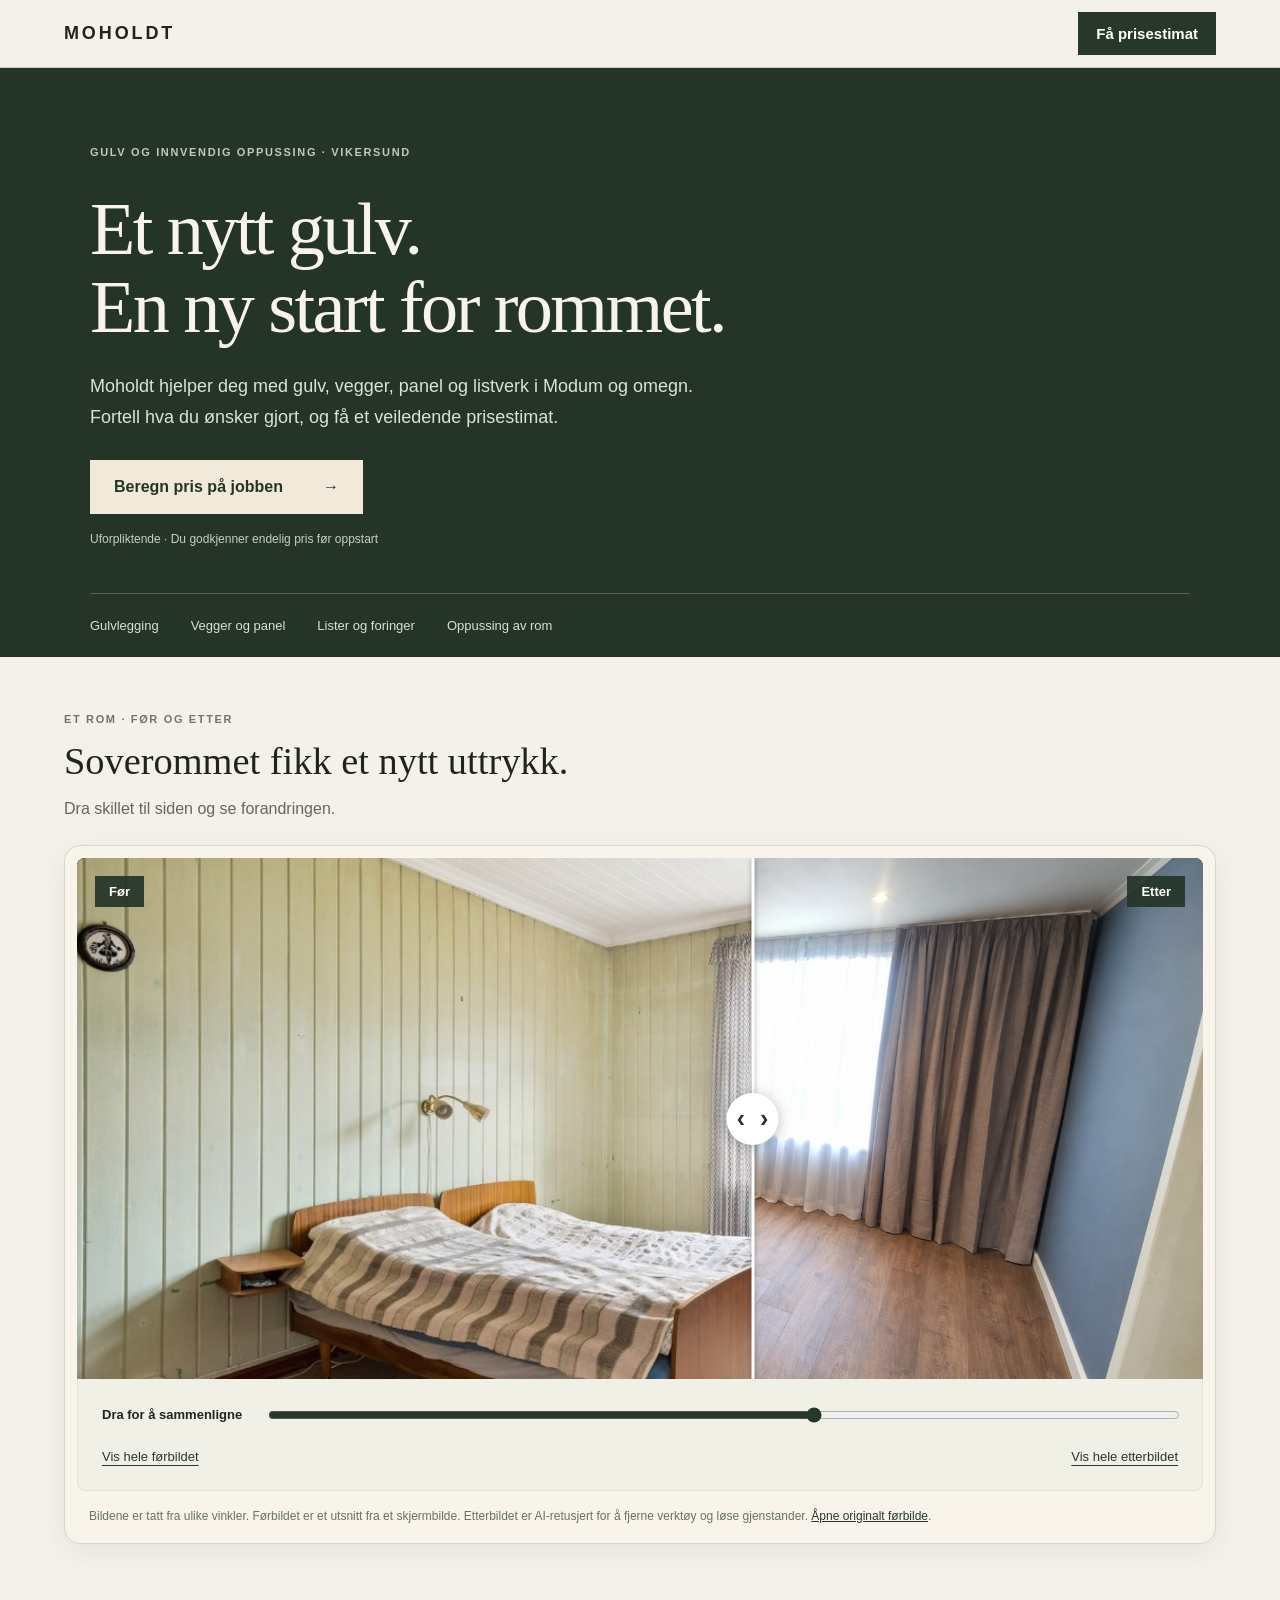
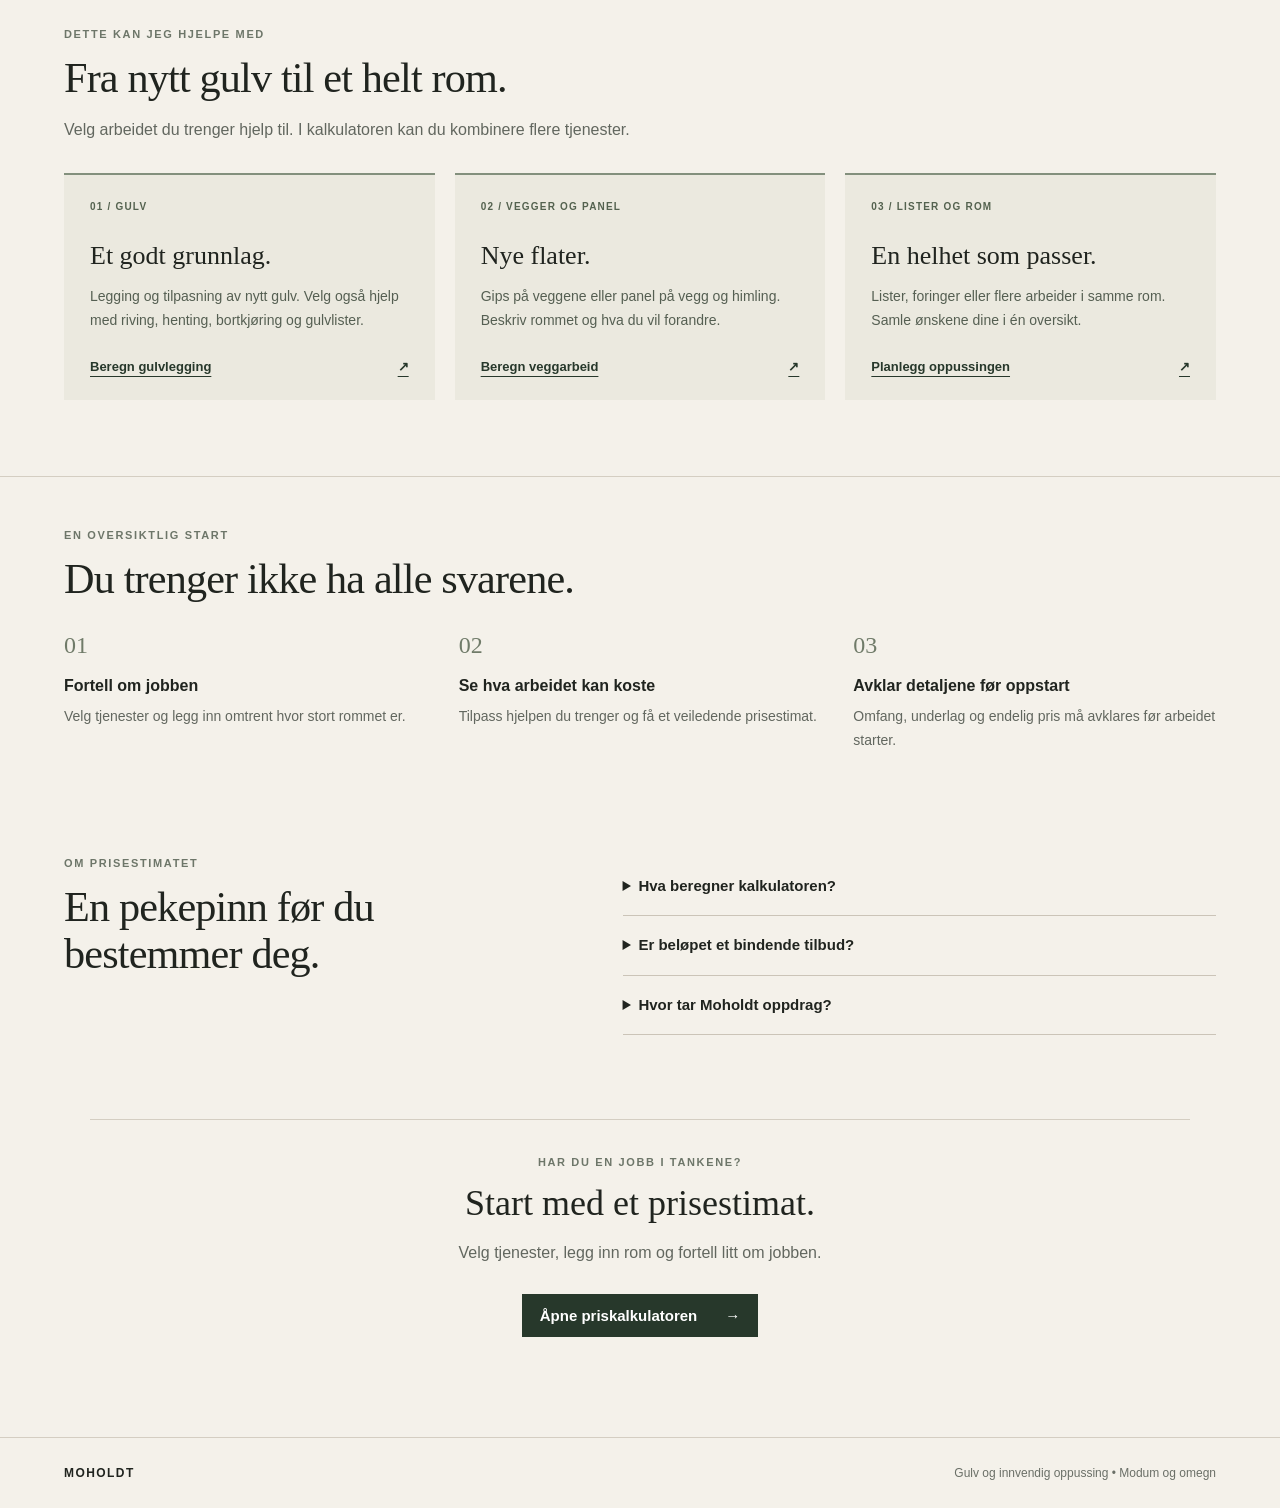
==== commit e514170a: "Add draggable photo comparison and unified soft photo frame" ====
--- a/index.html
+++ b/index.html
@@ -5,7 +5,7 @@
   <meta name="viewport" content="width=device-width,initial-scale=1">
   <meta name="description" content="Moholdt hjelper med gulvlegging, gips, panel og listverk i Vikersund, Modum og omegn. Prøv kalkulatoren for et veiledende prisestimat.">
   <title>Moholdt | Gulv og innvendig oppussing</title>
-  <link rel="stylesheet" href="styles.css?v=13">
+  <link rel="stylesheet" href="styles.css?v=14">
 </head>
 <body>
 <header class="topbar"><a class="brand" href="#top">MOHOLDT</a><a class="top-cta" href="beregn.html">Få prisestimat</a></header>
@@ -20,11 +20,17 @@
     </div>
   </section>
   <section class="project-showcase home-section" id="prosjekt" aria-labelledby="project-title">
-    <div class="project-heading"><div><p class="eyebrow">ET ROM · FØR OG ETTER</p><h2 id="project-title">Soverommet fikk et nytt uttrykk.</h2><p>Fra lyse panelvegger til blågrå flater, spilevegg og nytt gulv.</p></div>
-    <div class="project-switch" role="group" aria-label="Velg før- eller etterbilde"><button type="button" data-project-view="before" aria-pressed="false" aria-controls="project-before">Før</button><button type="button" data-project-view="after" aria-pressed="true" aria-controls="project-after">Etter</button></div></div>
-    <figure id="project-after" class="project-figure"><div class="project-photo"><img src="images/soverom-etter.jpg" alt="Soverom etter oppussing, med blågrå vegger, spilevegg, vegghengte nattbord og tregulv." width="1844" height="853" loading="lazy"></div><figcaption>Etter oppussing. Bildet er AI-retusjert for å fjerne verktøy og løse gjenstander.</figcaption></figure>
-    <figure id="project-before" class="project-figure" hidden><div class="project-photo before-photo"><img src="images/soverom-for.jpg" alt="Soverom før oppussing, med lyst panel, eldre seng og mønstret gulv." width="1536" height="710" loading="lazy"></div><figcaption>Før oppussing. Utsnitt fra et skjermbilde av rommet.</figcaption></figure>
-    <noscript><p><a href="images/soverom-for.jpg">Se førbildet</a></p></noscript>
+    <div class="project-heading"><div><p class="eyebrow">ET ROM · FØR OG ETTER</p><h2 id="project-title">Soverommet fikk et nytt uttrykk.</h2><p>Dra skillet til siden og se forandringen.</p></div></div>
+    <figure class="project-figure">
+      <div class="comparison" id="roomComparison" style="--split:60%">
+        <div class="comparison-layer comparison-after"><img src="images/soverom-etter.jpg" alt="Etter: blågrå vegger, spilevegg, vegghengte nattbord og nytt gulv." width="1844" height="853" loading="lazy" draggable="false"></div>
+        <div class="comparison-layer comparison-before"><img src="images/soverom-for.jpg" alt="Før: lyst panel, eldre seng og mønstret gulv." width="1536" height="710" loading="lazy" draggable="false"></div>
+        <span class="comparison-label label-before" aria-hidden="true">Før</span><span class="comparison-label label-after" aria-hidden="true">Etter</span>
+        <div class="comparison-divider" aria-hidden="true"><span>‹ ›</span></div>
+      </div>
+      <div class="comparison-controls"><label for="comparisonRange">Dra for å sammenligne</label><input id="comparisonRange" type="range" min="0" max="100" value="60" aria-label="Hvor mye av førbildet som vises" aria-valuetext="60 prosent førbilde"><div class="comparison-shortcuts"><button type="button" id="showBefore">Vis hele førbildet</button><button type="button" id="showAfter">Vis hele etterbildet</button></div></div>
+      <figcaption>Bildene er tatt fra ulike vinkler. Førbildet er et utsnitt fra et skjermbilde. Etterbildet er AI-retusjert for å fjerne verktøy og løse gjenstander. <a href="images/soverom-for.jpg" target="_blank" rel="noopener">Åpne originalt førbilde</a>.</figcaption>
+    </figure>
   </section>
   <section id="tjenester" class="home-section" aria-labelledby="services-title">
     <div class="section-intro"><p class="eyebrow">DETTE KAN JEG HJELPE MED</p><h2 id="services-title">Fra nytt gulv til et helt rom.</h2><p>Velg arbeidet du trenger hjelp til. I kalkulatoren kan du kombinere flere tjenester.</p></div>
@@ -38,4 +44,4 @@
   <section class="home-section price-info" aria-labelledby="price-title"><div class="section-intro"><p class="eyebrow">OM PRISESTIMATET</p><h2 id="price-title">En pekepinn før du bestemmer deg.</h2></div><div class="price-answers"><details><summary>Hva beregner kalkulatoren?</summary><p>Estimatet gjelder arbeid og tilleggstjenestene du velger. Innkjøp av gulv, panel og andre materialer er ikke beregnet. Kjøring til arbeidsstedet og eventuell mva. er ikke avklart i denne testversjonen.</p></details><details><summary>Er beløpet et bindende tilbud?</summary><p>Nei. Kalkulatoren bruker foreløpige testpriser. Underlag, tilpasninger og omfang må vurderes før du får en endelig pris.</p></details><details><summary>Hvor tar Moholdt oppdrag?</summary><p>Utgangspunktet er Vikersund, med en grense på 1 time og 30 minutters kjøring én vei. Adressen og kjøretiden vurderes av Moholdt når forespørselen er mottatt.</p></details></div></section>
 
   <section class="landing-end"><p class="eyebrow">HAR DU EN JOBB I TANKENE?</p><h2>Start med et prisestimat.</h2><p>Velg tjenester, legg inn rom og fortell litt om jobben.</p><a class="primary" href="beregn.html">Åpne priskalkulatoren <span aria-hidden="true">→</span></a></section>
-</main><footer><strong>MOHOLDT</strong><span>Gulv og innvendig oppussing • Modum og omegn</span></footer><script>if(location.hash==="#foresporsel")location.replace("beregn.html");</script><script src="project.js?v=1"></script></body></html>+</main><footer><strong>MOHOLDT</strong><span>Gulv og innvendig oppussing • Modum og omegn</span></footer><script>if(location.hash==="#foresporsel")location.replace("beregn.html");</script><script src="project.js?v=2"></script></body></html>
--- a/styles.css
+++ b/styles.css
@@ -48,3 +48,23 @@
 @media(max-width:600px){.landing-hero{padding-top:48px}.landing-hero h1{font-size:44px}.landing-copy{font-size:16px}.landing-bottom{gap:12px 22px;font-size:12px}.landing-cta{width:100%;max-width:360px;justify-content:space-between}.landing-note{margin-bottom:30px}.calculator-page .request-section{padding-top:20px}.back-home{font-size:12px}.landing-end{margin-bottom:32px}}
 
 .project-showcase{padding-top:56px;padding-bottom:32px}.project-heading{display:flex;justify-content:space-between;align-items:flex-end;gap:24px;margin-bottom:24px}.project-heading h2{font:clamp(28px,3vw,42px)/1.15 Georgia,serif;margin:0 0 12px}.project-heading p:not(.eyebrow){margin:0;color:#62675f;line-height:1.6}.project-switch{display:flex;flex-shrink:0;padding:4px;border:1px solid #bfc6b6;background:#e8eade;gap:4px}.project-switch button{font:700 14px Arial,sans-serif;padding:12px 24px;border:0;cursor:pointer;color:#27382b;background:transparent}.project-switch button[aria-pressed="true"]{background:#27382b;color:#fff}.project-figure{margin:0}.project-figure[hidden]{display:none}.project-photo{position:relative;aspect-ratio:1844 / 853;overflow:hidden;background:#e2e1d8}.project-photo img{display:block;width:100%;height:auto}.before-photo img{position:absolute;max-width:none;width:144.36%;left:-22.18%;top:50%;transform:translateY(-50%)}.project-figure figcaption{font-size:12px;line-height:1.5;color:#697161;margin:12px 0 0}@media(max-width:650px){.project-heading{display:block}.project-switch{display:inline-flex;margin-top:20px}.project-showcase{padding-top:36px}.project-heading h2{font-size:30px}}
+
+/* Draggable before/after reveal; each image retains its own perspective. */
+.comparison{position:relative;aspect-ratio:1844 / 853;overflow:hidden;background:#243528;touch-action:pan-y;cursor:ew-resize;user-select:none}
+.comparison-layer{position:absolute;inset:0;overflow:hidden;pointer-events:none}.comparison-after img{display:block;width:100%;height:100%;object-fit:cover}
+.comparison-before{clip-path:inset(0 calc(100% - var(--split)) 0 0)}.comparison-before img{position:absolute;display:block;width:144.36%;max-width:none;height:auto;left:-22.18%;top:50%;transform:translateY(-50%)}
+.comparison-label{position:absolute;top:18px;background:#243528eb;color:#fff;padding:8px 14px;font-size:13px;font-weight:700;pointer-events:none}.label-before{left:18px}.label-after{right:18px}
+.comparison-divider{position:absolute;left:var(--split);top:0;bottom:0;width:3px;background:white;transform:translateX(-50%);pointer-events:none;box-shadow:0 0 5px #0005}
+.comparison-divider span{position:absolute;top:50%;left:50%;transform:translate(-50%,-50%);width:52px;height:52px;border-radius:50%;background:#fff;color:#27382b;box-shadow:0 2px 14px #0004;display:grid;place-items:center;font:bold 25px Arial,sans-serif;letter-spacing:4px;padding-left:4px}
+.comparison-controls{display:grid;grid-template-columns:auto minmax(100px,1fr);gap:8px 24px;align-items:center;background:#e8eade;padding:18px 22px}.comparison-controls label{font-size:13px;font-weight:700}
+.comparison-controls input{appearance:auto;accent-color:#27382b;cursor:ew-resize;width:100%;min-height:32px;padding:0;background:transparent;border:0}
+.comparison-shortcuts{grid-column:1/-1;display:flex;justify-content:space-between;gap:16px}.comparison-shortcuts button{border:0;background:transparent;color:#27382b;font:13px Arial,sans-serif;cursor:pointer;text-decoration:underline;text-underline-offset:4px;padding:8px 0}.project-figure figcaption a{color:#27382b}
+.comparison[data-view="before"] .label-after,.comparison[data-view="after"] .label-before{visibility:hidden}
+@media(max-width:600px){.comparison-label{top:10px;padding:6px 10px;font-size:12px}.label-before{left:10px}.label-after{right:10px}.comparison-divider span{width:42px;height:42px;font-size:21px}.comparison-controls{grid-template-columns:1fr;padding:14px 16px;gap:4px}.comparison-shortcuts{gap:12px}}
+
+/* A consistent frame connects the photographs, slider and caption. */
+.project-showcase .project-figure{padding:12px;background:#f8f4eb;border:1px solid #d5d7c9;border-radius:16px;box-shadow:0 8px 28px rgba(36,53,40,.07);overflow:hidden}
+.project-showcase .comparison{border-radius:8px 8px 0 0}
+.project-showcase .comparison-controls{background:#f0f0e6;border-radius:0 0 8px 8px;border:1px solid #e2e3d8;border-top:0;padding:18px 24px}
+.project-showcase .project-figure figcaption{margin:0;padding:16px 12px 6px;color:#697161;max-width:920px}
+@media(max-width:600px){.project-showcase .project-figure{padding:8px;border-radius:12px}.project-showcase .comparison-controls{padding:14px 16px}.project-showcase .project-figure figcaption{padding:12px 8px 4px}}
